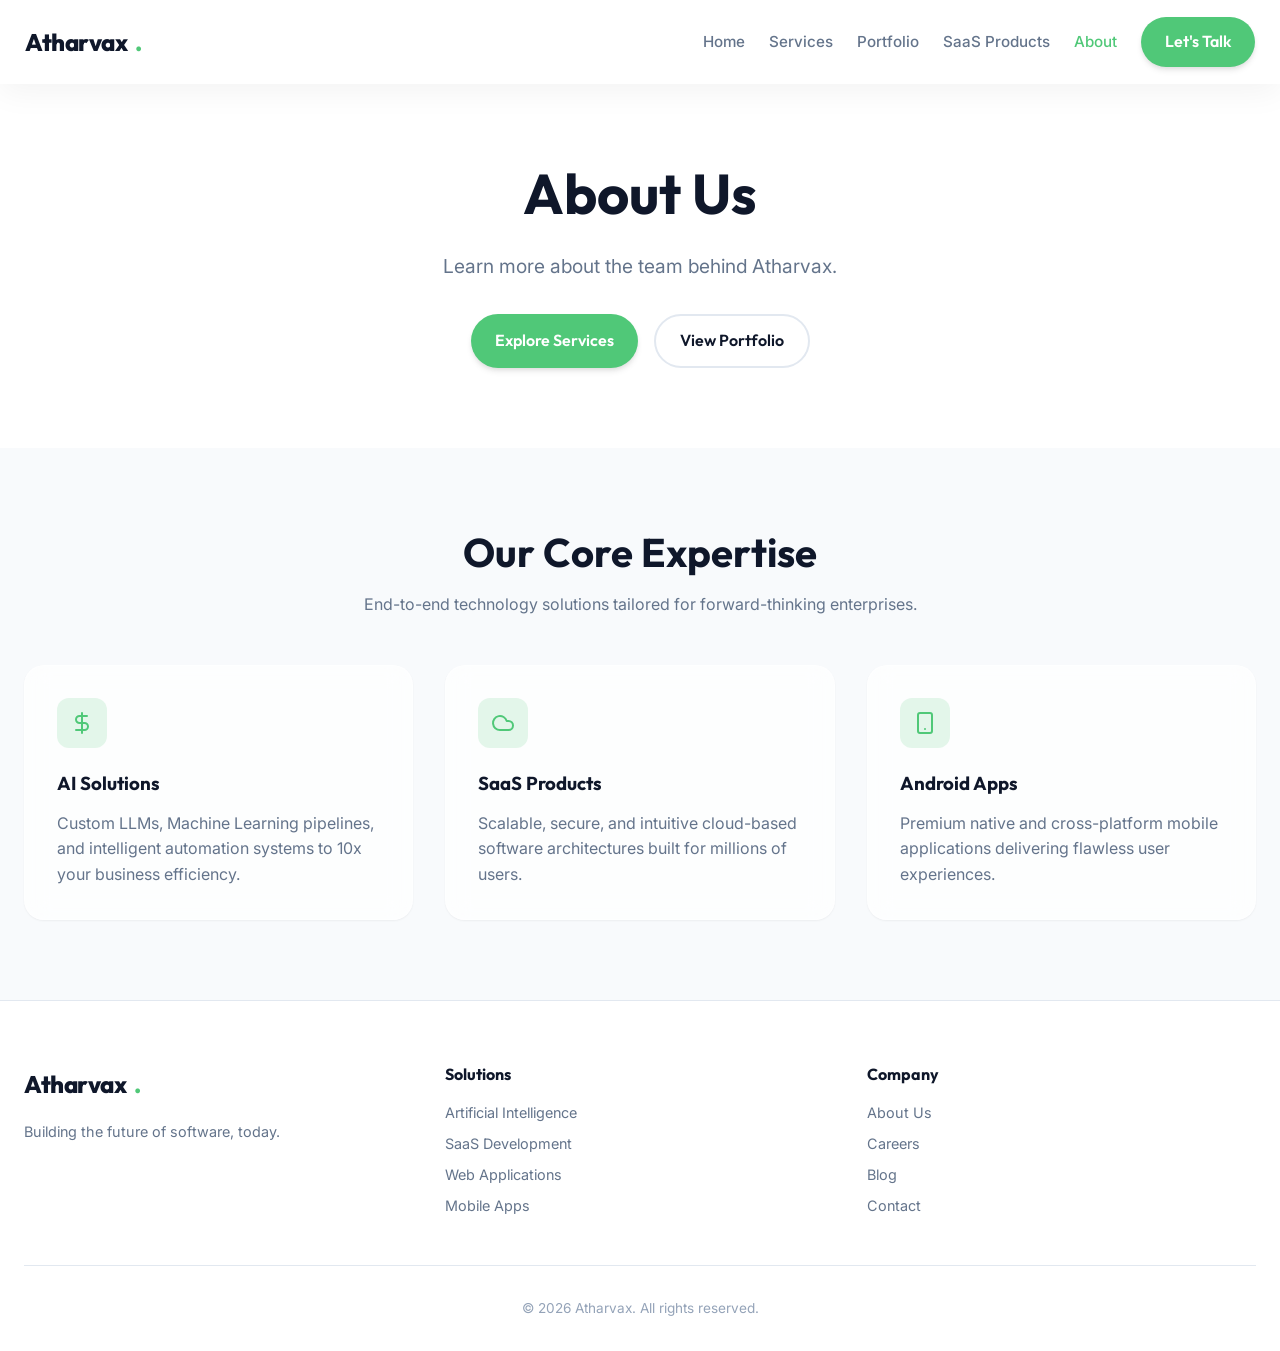
==== about.html @ e475c0fe "Add files via upload" ====
<!DOCTYPE html>
<html lang="en">
<head>
    <meta charset="UTF-8">
    <meta name="viewport" content="width=device-width, initial-scale=1.0">
    <title>About Us | Atharvax</title>
    <meta name="description" content="Atharvax is a leading technology company specializing in AI, SaaS Products, Web Development, and Enterprise Software solutions.">
    <meta name="theme-color" content="#50C878">
    <link rel="stylesheet" href="/css/variables.css">
    <link rel="stylesheet" href="/css/main.css">
    <link rel="manifest" href="/manifest.json">
</head>
<body>
    <div class="main-wrapper">
        <!-- Navigation -->
        <nav class="navbar glass" id="navbar">
            <div class="container nav-container">
                <a href="/" class="logo">
                    Atharvax<span class="logo-dot">.</span>
                </a>
                <ul class="nav-links">
                    <li><a href="/" class="nav-item">Home</a></li>
                    <li><a href="/services" class="nav-item">Services</a></li>
                    <li><a href="/portfolio" class="nav-item">Portfolio</a></li>
                    <li><a href="/products" class="nav-item">SaaS Products</a></li>
                    <li><a href="/about" class="nav-item active">About</a></li>
                    <li><a href="/contact" class="btn btn-primary">Let's Talk</a></li>
                </ul>
            </div>
        </nav>

        <!-- Main Content -->
        <main class="main-content">
            <!-- Hero Section -->
            <section class="section">
                <div class="container text-center animate-fade-in">
                    <h1 style="font-size: 3.5rem; margin-bottom: 1.5rem;">About Us</h1>
                    <p style="font-size: 1.2rem; color: var(--color-text-muted); max-width: 600px; margin: 0 auto 2rem;">Learn more about the team behind Atharvax.</p>
                    <div style="display: flex; gap: 1rem; justify-content: center;">
                        <a href="/services" class="btn btn-primary">Explore Services</a>
                        <a href="/portfolio" class="btn btn-outline">View Portfolio</a>
                    </div>
                </div>
            </section>

            <!-- Features Section -->
            <section class="section bg-alt">
                <div class="container">
                    <div class="text-center" style="margin-bottom: 3rem;">
                        <h2 style="font-size: 2.5rem;">Our Core Expertise</h2>
                        <p style="color: var(--color-text-muted);">End-to-end technology solutions tailored for forward-thinking enterprises.</p>
                    </div>
                    
                    <div style="display: grid; grid-template-columns: repeat(auto-fit, minmax(300px, 1fr)); gap: 2rem;">
                        <!-- AI Card -->
                        <div class="glass-card">
                            <div style="width: 50px; height: 50px; background: var(--color-primary-alpha); border-radius: 12px; display: flex; align-items: center; justify-content: center; margin-bottom: 1.5rem; color: var(--color-primary);">
                                <svg xmlns="http://www.w3.org/2000/svg" width="24" height="24" viewBox="0 0 24 24" fill="none" stroke="currentColor" stroke-width="2" stroke-linecap="round" stroke-linejoin="round"><path d="M12 2v20M17 5H9.5a3.5 3.5 0 0 0 0 7h5a3.5 3.5 0 0 1 0 7H6"/></svg>
                            </div>
                            <h3>AI Solutions</h3>
                            <p style="color: var(--color-text-muted);">Custom LLMs, Machine Learning pipelines, and intelligent automation systems to 10x your business efficiency.</p>
                        </div>

                        <!-- SaaS Card -->
                        <div class="glass-card">
                            <div style="width: 50px; height: 50px; background: var(--color-primary-alpha); border-radius: 12px; display: flex; align-items: center; justify-content: center; margin-bottom: 1.5rem; color: var(--color-primary);">
                                <svg xmlns="http://www.w3.org/2000/svg" width="24" height="24" viewBox="0 0 24 24" fill="none" stroke="currentColor" stroke-width="2" stroke-linecap="round" stroke-linejoin="round"><path d="M17.5 19H9a7 7 0 1 1 6.71-9h1.79a4.5 4.5 0 1 1 0 9Z"/></svg>
                            </div>
                            <h3>SaaS Products</h3>
                            <p style="color: var(--color-text-muted);">Scalable, secure, and intuitive cloud-based software architectures built for millions of users.</p>
                        </div>

                        <!-- Mobile Card -->
                        <div class="glass-card">
                            <div style="width: 50px; height: 50px; background: var(--color-primary-alpha); border-radius: 12px; display: flex; align-items: center; justify-content: center; margin-bottom: 1.5rem; color: var(--color-primary);">
                                <svg xmlns="http://www.w3.org/2000/svg" width="24" height="24" viewBox="0 0 24 24" fill="none" stroke="currentColor" stroke-width="2" stroke-linecap="round" stroke-linejoin="round"><rect width="14" height="20" x="5" y="2" rx="2" ry="2"/><path d="M12 18h.01"/></svg>
                            </div>
                            <h3>Android Apps</h3>
                            <p style="color: var(--color-text-muted);">Premium native and cross-platform mobile applications delivering flawless user experiences.</p>
                        </div>
                    </div>
                </div>
            </section>
        </main>

        <!-- Footer -->
        <footer style="background: var(--color-bg); padding: 4rem 0 2rem; border-top: 1px solid var(--color-border);">
            <div class="container">
                <div style="display: grid; grid-template-columns: repeat(auto-fit, minmax(200px, 1fr)); gap: 2rem; margin-bottom: 3rem;">
                    <div>
                        <a href="/" class="logo" style="margin-bottom: 1rem;">Atharvax<span class="logo-dot">.</span></a>
                        <p style="color: var(--color-text-muted); font-size: 0.9rem;">Building the future of software, today.</p>
                    </div>
                    <div>
                        <h4 style="margin-bottom: 1rem;">Solutions</h4>
                        <ul style="display: flex; flex-direction: column; gap: 0.5rem; color: var(--color-text-muted); font-size: 0.9rem;">
                            <li><a href="/services/ai">Artificial Intelligence</a></li>
                            <li><a href="/services/saas">SaaS Development</a></li>
                            <li><a href="/services/web">Web Applications</a></li>
                            <li><a href="/services/mobile">Mobile Apps</a></li>
                        </ul>
                    </div>
                    <div>
                        <h4 style="margin-bottom: 1rem;">Company</h4>
                        <ul style="display: flex; flex-direction: column; gap: 0.5rem; color: var(--color-text-muted); font-size: 0.9rem;">
                            <li><a href="/about">About Us</a></li>
                            <li><a href="/careers">Careers</a></li>
                            <li><a href="/blog">Blog</a></li>
                            <li><a href="/contact">Contact</a></li>
                        </ul>
                    </div>
                </div>
                <div style="text-align: center; color: var(--color-text-light); font-size: 0.85rem; border-top: 1px solid var(--color-border); padding-top: 2rem;">
                    &copy; 2026 Atharvax. All rights reserved.
                </div>
            </div>
        </footer>
    </div>
    <script src="/js/app.js"></script>
</body>
</html>
---- css/variables.css ----
@import url('https://fonts.googleapis.com/css2?family=Inter:wght@300;400;500;600;700;800&family=Outfit:wght@300;400;500;600;700;800&display=swap');

:root {
  /* Core Colors */
  --color-primary: #50C878; /* Parrot Green */
  --color-primary-dark: #3eb565;
  --color-primary-light: #6de596;
  --color-primary-alpha: rgba(80, 200, 120, 0.15);
  
  --color-bg: #ffffff;
  --color-bg-alt: #f8fafc; /* Very light gray for sections */
  
  --color-text: #0f172a; /* Slate 900 for high contrast readability */
  --color-text-muted: #64748b; /* Slate 500 for secondary text */
  --color-text-light: #94a3b8;
  
  /* Borders and Glass */
  --color-border: #e2e8f0;
  --glass-bg: rgba(255, 255, 255, 0.7);
  --glass-border: rgba(255, 255, 255, 0.5);
  --glass-shadow: 0 8px 32px 0 rgba(0, 0, 0, 0.05);
  
  /* Typography */
  --font-heading: 'Outfit', sans-serif;
  --font-body: 'Inter', sans-serif;
  
  /* Spacing */
  --space-xs: 0.25rem;
  --space-sm: 0.5rem;
  --space-md: 1rem;
  --space-lg: 1.5rem;
  --space-xl: 2rem;
  --space-2xl: 3rem;
  --space-3xl: 5rem;
  
  /* Border Radius */
  --radius-sm: 8px;
  --radius-md: 12px;
  --radius-lg: 20px;
  --radius-xl: 30px;
  --radius-full: 9999px;
  
  /* Transitions */
  --transition-fast: 0.2s ease;
  --transition-smooth: 0.4s cubic-bezier(0.16, 1, 0.3, 1);
  
  /* Shadows */
  --shadow-sm: 0 1px 2px 0 rgba(0, 0, 0, 0.05);
  --shadow-md: 0 4px 6px -1px rgba(0, 0, 0, 0.1), 0 2px 4px -1px rgba(0, 0, 0, 0.06);
  --shadow-lg: 0 10px 15px -3px rgba(0, 0, 0, 0.1), 0 4px 6px -2px rgba(0, 0, 0, 0.05);
  --shadow-green: 0 10px 25px -5px rgba(80, 200, 120, 0.4);
}

/* Dark Mode Overrides (Optional / Future Support) */
[data-theme="dark"] {
  --color-bg: #0f172a;
  --color-bg-alt: #1e293b;
  --color-text: #f8fafc;
  --color-text-muted: #94a3b8;
  --color-border: #334155;
  --glass-bg: rgba(15, 23, 42, 0.7);
  --glass-border: rgba(255, 255, 255, 0.1);
  --glass-shadow: 0 8px 32px 0 rgba(0, 0, 0, 0.3);
}
---- css/main.css ----
/* Reset & Base Styles */
* {
  margin: 0;
  padding: 0;
  box-sizing: border-box;
}

html {
  scroll-behavior: smooth;
  font-size: 16px;
}

body {
  font-family: var(--font-body);
  background-color: var(--color-bg);
  color: var(--color-text);
  line-height: 1.6;
  overflow-x: hidden;
  -webkit-font-smoothing: antialiased;
}

h1, h2, h3, h4, h5, h6 {
  font-family: var(--font-heading);
  font-weight: 700;
  line-height: 1.2;
  color: var(--color-text);
  margin-bottom: var(--space-md);
}

a {
  text-decoration: none;
  color: inherit;
  transition: color var(--transition-fast);
}

ul {
  list-style: none;
}

img {
  max-width: 100%;
  height: auto;
  display: block;
}

/* Container */
.container {
  width: 100%;
  max-width: 1280px;
  margin: 0 auto;
  padding: 0 var(--space-lg);
}

/* Glassmorphism Utilities */
.glass {
  background: var(--glass-bg);
  backdrop-filter: blur(12px);
  -webkit-backdrop-filter: blur(12px);
  border: 1px solid var(--glass-border);
  box-shadow: var(--glass-shadow);
}

.glass-card {
  background: var(--glass-bg);
  backdrop-filter: blur(12px);
  -webkit-backdrop-filter: blur(12px);
  border: 1px solid var(--glass-border);
  border-radius: var(--radius-lg);
  padding: var(--space-xl);
  box-shadow: var(--shadow-sm);
  transition: transform var(--transition-smooth), box-shadow var(--transition-smooth);
}

.glass-card:hover {
  transform: translateY(-5px);
  box-shadow: var(--shadow-lg);
}

/* Buttons */
.btn {
  display: inline-flex;
  align-items: center;
  justify-content: center;
  padding: 0.75rem 1.5rem;
  border-radius: var(--radius-full);
  font-family: var(--font-heading);
  font-weight: 600;
  font-size: 1rem;
  cursor: pointer;
  transition: all var(--transition-fast);
  border: none;
  gap: 0.5rem;
}

.btn-primary {
  background-color: var(--color-primary);
  color: #ffffff;
  box-shadow: var(--shadow-md);
}

.btn-primary:hover {
  background-color: var(--color-primary-dark);
  box-shadow: var(--shadow-green);
  transform: translateY(-2px);
}

.btn-outline {
  background-color: transparent;
  color: var(--color-text);
  border: 2px solid var(--color-border);
}

.btn-outline:hover {
  border-color: var(--color-primary);
  color: var(--color-primary);
}

/* Layout Utilities */
.section {
  padding: var(--space-3xl) 0;
}

.bg-alt {
  background-color: var(--color-bg-alt);
}

.text-center {
  text-align: center;
}

/* Dynamic Navbar */
.navbar {
  position: fixed;
  top: 0;
  left: 0;
  width: 100%;
  z-index: 1000;
  padding: var(--space-md) 0;
  transition: all var(--transition-smooth);
}

.navbar.scrolled {
  padding: var(--space-sm) 0;
  background: var(--glass-bg);
  backdrop-filter: blur(12px);
  border-bottom: 1px solid var(--glass-border);
  box-shadow: var(--glass-shadow);
}

.nav-container {
  display: flex;
  justify-content: space-between;
  align-items: center;
}

.logo {
  font-family: var(--font-heading);
  font-size: 1.5rem;
  font-weight: 800;
  letter-spacing: -0.5px;
  color: var(--color-text);
  display: flex;
  align-items: center;
  gap: 0.5rem;
}

.logo-dot {
  color: var(--color-primary);
}

.nav-links {
  display: flex;
  gap: var(--space-lg);
  align-items: center;
}

.nav-item {
  font-weight: 500;
  font-size: 0.95rem;
  color: var(--color-text-muted);
}

.nav-item:hover, .nav-item.active {
  color: var(--color-primary);
}

/* Animations */
@keyframes fadeIn {
  from { opacity: 0; transform: translateY(20px); }
  to { opacity: 1; transform: translateY(0); }
}

.animate-fade-in {
  animation: fadeIn 0.8s cubic-bezier(0.16, 1, 0.3, 1) forwards;
}

/* Hide content dynamically managed by JS routing */
.page-content {
  display: none;
  animation: fadeIn 0.5s ease;
}

.page-content.active {
  display: block;
}

/* Main Wrapper to push footer down */
.main-wrapper {
  min-height: 100vh;
  display: flex;
  flex-direction: column;
}

.main-content {
  flex: 1;
  padding-top: 80px; /* Space for fixed navbar */
}
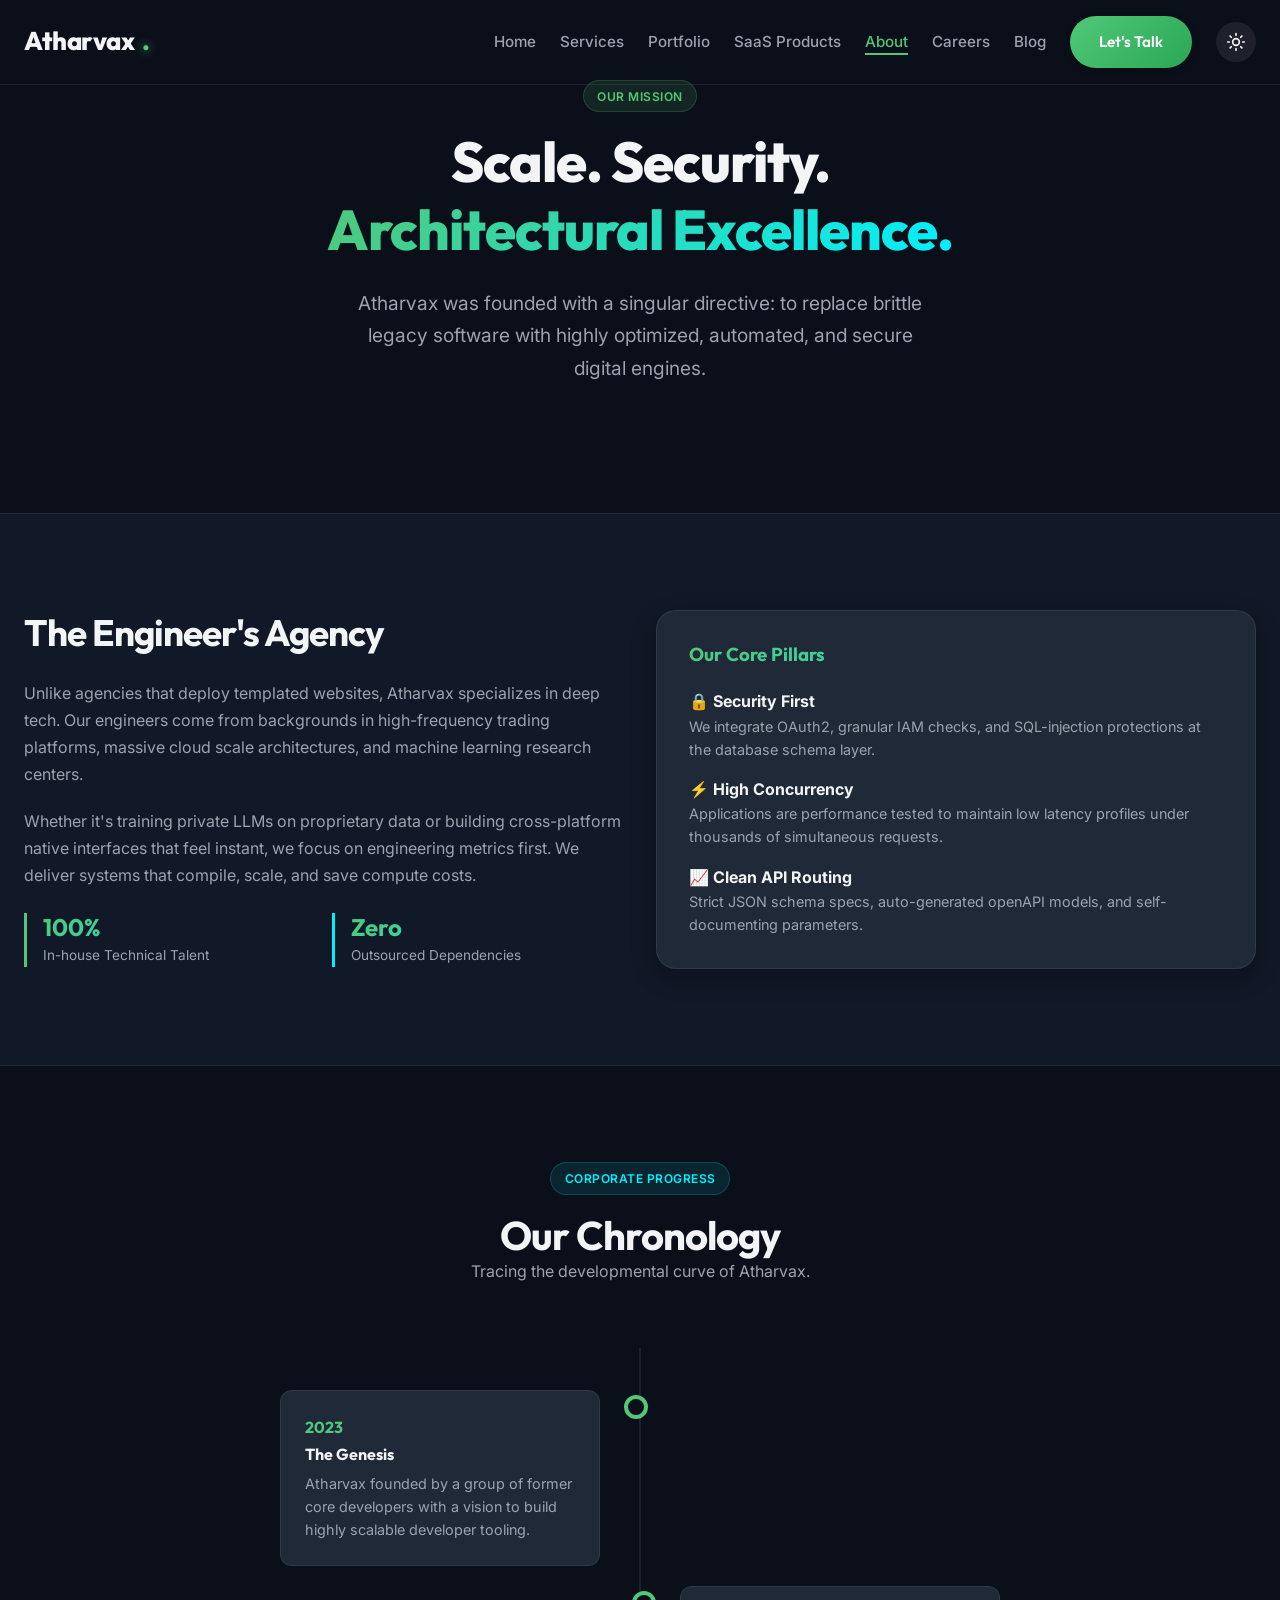
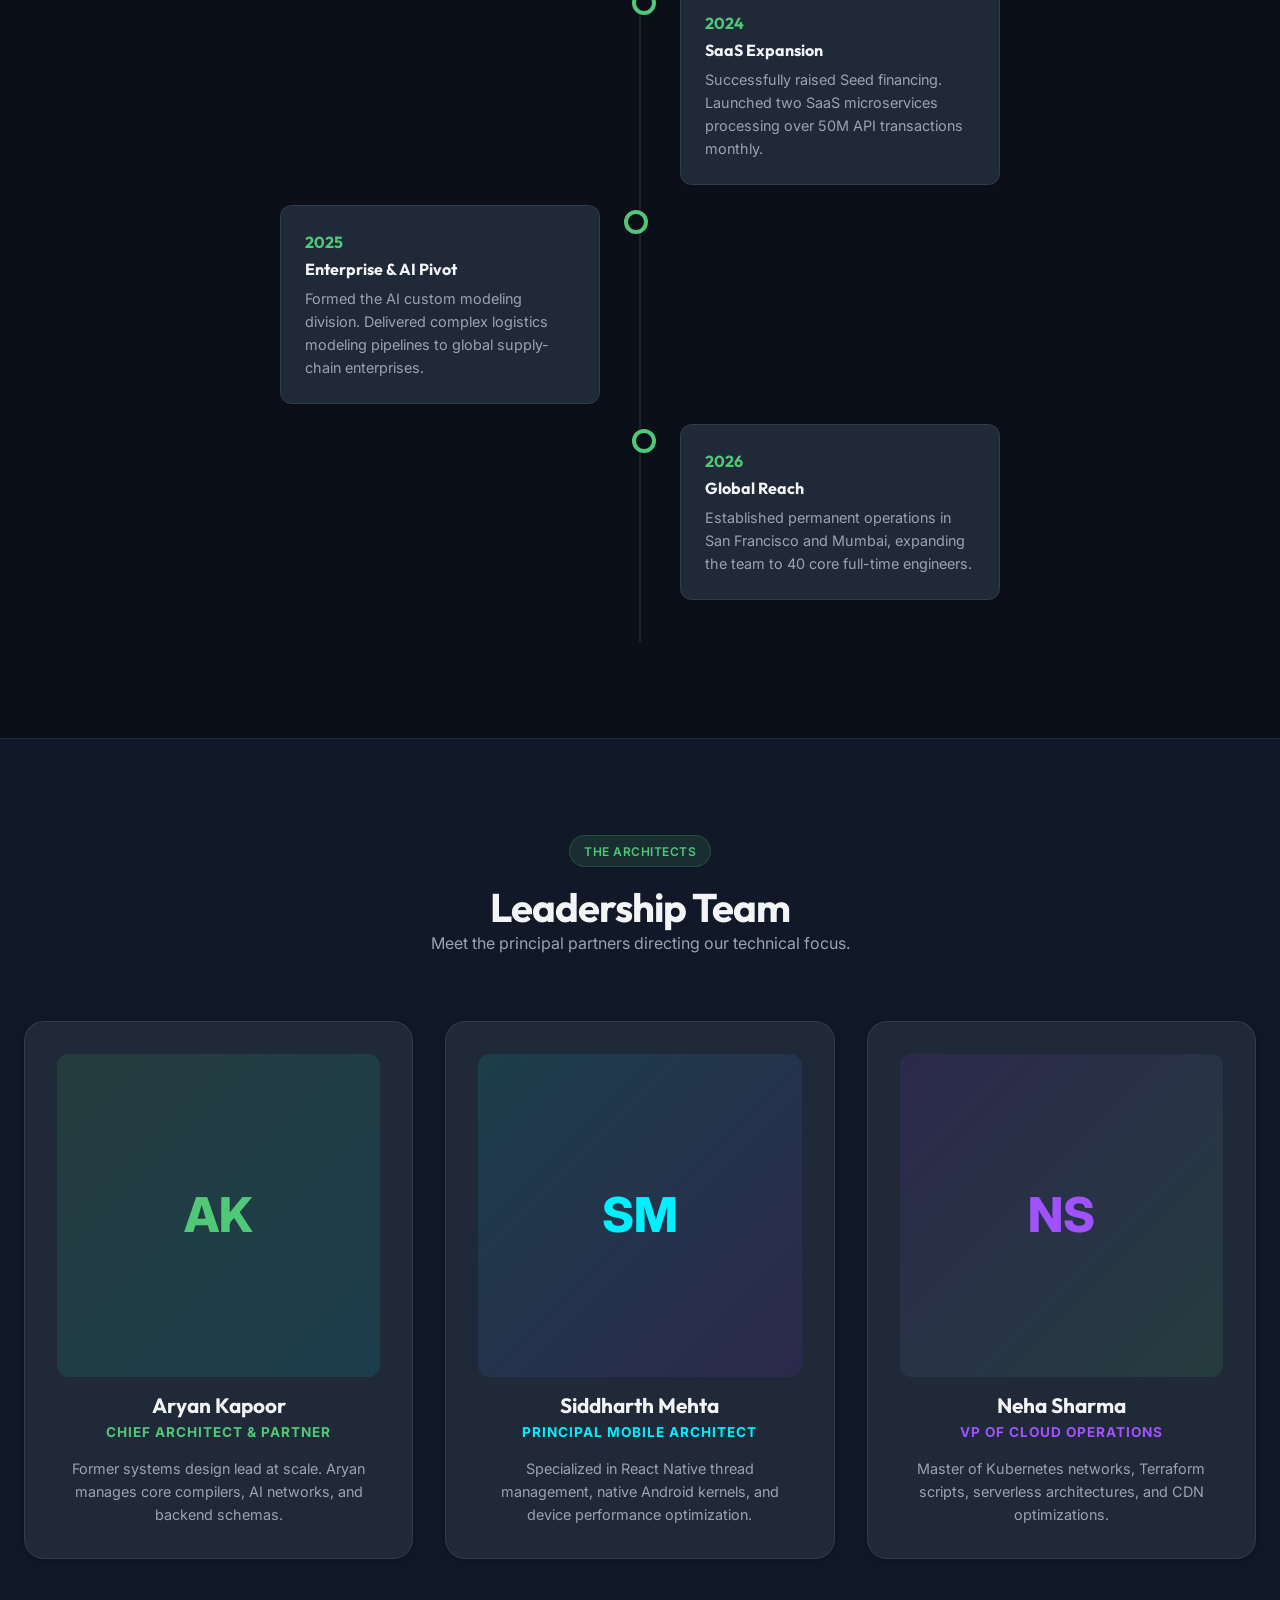
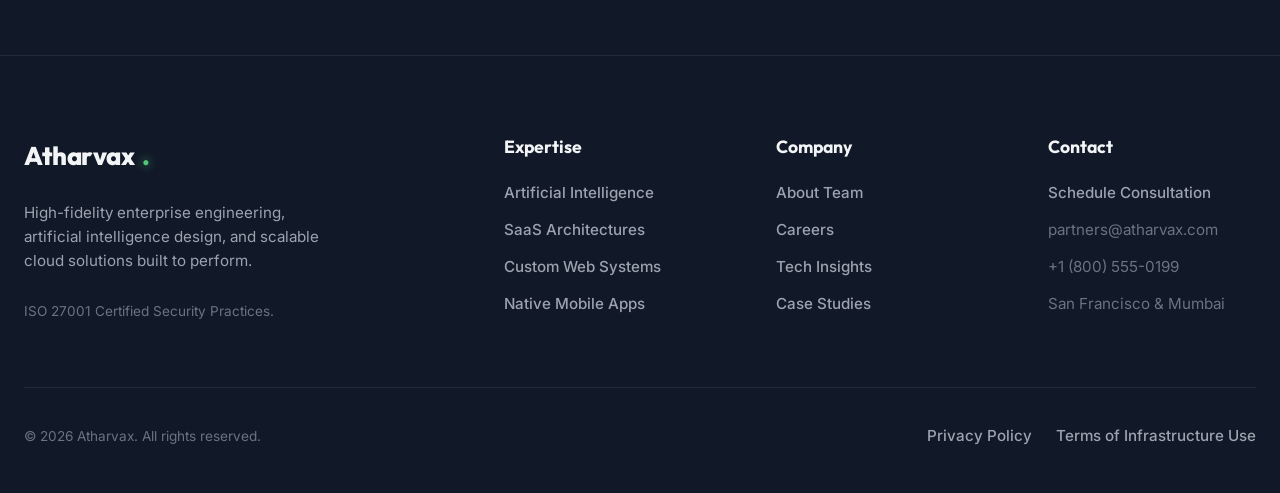
==== commit 24c13a43: "Add files via upload" ====
--- a/about.html
+++ b/about.html
@@ -1,121 +1,240 @@
-<!DOCTYPE html>
-<html lang="en">
-<head>
-    <meta charset="UTF-8">
-    <meta name="viewport" content="width=device-width, initial-scale=1.0">
-    <title>About Us | Atharvax</title>
-    <meta name="description" content="Atharvax is a leading technology company specializing in AI, SaaS Products, Web Development, and Enterprise Software solutions.">
-    <meta name="theme-color" content="#50C878">
-    <link rel="stylesheet" href="/css/variables.css">
-    <link rel="stylesheet" href="/css/main.css">
-    <link rel="manifest" href="/manifest.json">
-</head>
-<body>
-    <div class="main-wrapper">
-        <!-- Navigation -->
-        <nav class="navbar glass" id="navbar">
-            <div class="container nav-container">
-                <a href="/" class="logo">
-                    Atharvax<span class="logo-dot">.</span>
-                </a>
-                <ul class="nav-links">
-                    <li><a href="/" class="nav-item">Home</a></li>
-                    <li><a href="/services" class="nav-item">Services</a></li>
-                    <li><a href="/portfolio" class="nav-item">Portfolio</a></li>
-                    <li><a href="/products" class="nav-item">SaaS Products</a></li>
-                    <li><a href="/about" class="nav-item active">About</a></li>
-                    <li><a href="/contact" class="btn btn-primary">Let's Talk</a></li>
-                </ul>
-            </div>
-        </nav>
-
-        <!-- Main Content -->
-        <main class="main-content">
-            <!-- Hero Section -->
-            <section class="section">
-                <div class="container text-center animate-fade-in">
-                    <h1 style="font-size: 3.5rem; margin-bottom: 1.5rem;">About Us</h1>
-                    <p style="font-size: 1.2rem; color: var(--color-text-muted); max-width: 600px; margin: 0 auto 2rem;">Learn more about the team behind Atharvax.</p>
-                    <div style="display: flex; gap: 1rem; justify-content: center;">
-                        <a href="/services" class="btn btn-primary">Explore Services</a>
-                        <a href="/portfolio" class="btn btn-outline">View Portfolio</a>
-                    </div>
-                </div>
-            </section>
-
-            <!-- Features Section -->
-            <section class="section bg-alt">
-                <div class="container">
-                    <div class="text-center" style="margin-bottom: 3rem;">
-                        <h2 style="font-size: 2.5rem;">Our Core Expertise</h2>
-                        <p style="color: var(--color-text-muted);">End-to-end technology solutions tailored for forward-thinking enterprises.</p>
-                    </div>
-                    
-                    <div style="display: grid; grid-template-columns: repeat(auto-fit, minmax(300px, 1fr)); gap: 2rem;">
-                        <!-- AI Card -->
-                        <div class="glass-card">
-                            <div style="width: 50px; height: 50px; background: var(--color-primary-alpha); border-radius: 12px; display: flex; align-items: center; justify-content: center; margin-bottom: 1.5rem; color: var(--color-primary);">
-                                <svg xmlns="http://www.w3.org/2000/svg" width="24" height="24" viewBox="0 0 24 24" fill="none" stroke="currentColor" stroke-width="2" stroke-linecap="round" stroke-linejoin="round"><path d="M12 2v20M17 5H9.5a3.5 3.5 0 0 0 0 7h5a3.5 3.5 0 0 1 0 7H6"/></svg>
-                            </div>
-                            <h3>AI Solutions</h3>
-                            <p style="color: var(--color-text-muted);">Custom LLMs, Machine Learning pipelines, and intelligent automation systems to 10x your business efficiency.</p>
-                        </div>
-
-                        <!-- SaaS Card -->
-                        <div class="glass-card">
-                            <div style="width: 50px; height: 50px; background: var(--color-primary-alpha); border-radius: 12px; display: flex; align-items: center; justify-content: center; margin-bottom: 1.5rem; color: var(--color-primary);">
-                                <svg xmlns="http://www.w3.org/2000/svg" width="24" height="24" viewBox="0 0 24 24" fill="none" stroke="currentColor" stroke-width="2" stroke-linecap="round" stroke-linejoin="round"><path d="M17.5 19H9a7 7 0 1 1 6.71-9h1.79a4.5 4.5 0 1 1 0 9Z"/></svg>
-                            </div>
-                            <h3>SaaS Products</h3>
-                            <p style="color: var(--color-text-muted);">Scalable, secure, and intuitive cloud-based software architectures built for millions of users.</p>
-                        </div>
-
-                        <!-- Mobile Card -->
-                        <div class="glass-card">
-                            <div style="width: 50px; height: 50px; background: var(--color-primary-alpha); border-radius: 12px; display: flex; align-items: center; justify-content: center; margin-bottom: 1.5rem; color: var(--color-primary);">
-                                <svg xmlns="http://www.w3.org/2000/svg" width="24" height="24" viewBox="0 0 24 24" fill="none" stroke="currentColor" stroke-width="2" stroke-linecap="round" stroke-linejoin="round"><rect width="14" height="20" x="5" y="2" rx="2" ry="2"/><path d="M12 18h.01"/></svg>
-                            </div>
-                            <h3>Android Apps</h3>
-                            <p style="color: var(--color-text-muted);">Premium native and cross-platform mobile applications delivering flawless user experiences.</p>
-                        </div>
-                    </div>
-                </div>
-            </section>
-        </main>
-
-        <!-- Footer -->
-        <footer style="background: var(--color-bg); padding: 4rem 0 2rem; border-top: 1px solid var(--color-border);">
-            <div class="container">
-                <div style="display: grid; grid-template-columns: repeat(auto-fit, minmax(200px, 1fr)); gap: 2rem; margin-bottom: 3rem;">
-                    <div>
-                        <a href="/" class="logo" style="margin-bottom: 1rem;">Atharvax<span class="logo-dot">.</span></a>
-                        <p style="color: var(--color-text-muted); font-size: 0.9rem;">Building the future of software, today.</p>
-                    </div>
-                    <div>
-                        <h4 style="margin-bottom: 1rem;">Solutions</h4>
-                        <ul style="display: flex; flex-direction: column; gap: 0.5rem; color: var(--color-text-muted); font-size: 0.9rem;">
-                            <li><a href="/services/ai">Artificial Intelligence</a></li>
-                            <li><a href="/services/saas">SaaS Development</a></li>
-                            <li><a href="/services/web">Web Applications</a></li>
-                            <li><a href="/services/mobile">Mobile Apps</a></li>
-                        </ul>
-                    </div>
-                    <div>
-                        <h4 style="margin-bottom: 1rem;">Company</h4>
-                        <ul style="display: flex; flex-direction: column; gap: 0.5rem; color: var(--color-text-muted); font-size: 0.9rem;">
-                            <li><a href="/about">About Us</a></li>
-                            <li><a href="/careers">Careers</a></li>
-                            <li><a href="/blog">Blog</a></li>
-                            <li><a href="/contact">Contact</a></li>
-                        </ul>
-                    </div>
-                </div>
-                <div style="text-align: center; color: var(--color-text-light); font-size: 0.85rem; border-top: 1px solid var(--color-border); padding-top: 2rem;">
-                    &copy; 2026 Atharvax. All rights reserved.
-                </div>
-            </div>
-        </footer>
-    </div>
-    <script src="/js/app.js"></script>
-</body>
-</html>
+<!DOCTYPE html>
+<html lang="en">
+<head>
+    <meta charset="UTF-8">
+    <meta name="viewport" content="width=device-width, initial-scale=1.0">
+    <title>About Us | Atharvax</title>
+    <meta name="description" content="Meet the specialized engineers, AI developers, and architects behind Atharvax. Learn about our tech values and milestones.">
+    <meta name="theme-color" content="#50C878">
+    <link rel="stylesheet" href="/css/variables.css">
+    <link rel="stylesheet" href="/css/main.css">
+    <link rel="manifest" href="/manifest.json">
+</head>
+<body>
+    <div class="main-wrapper">
+        <!-- Navigation -->
+        <nav class="navbar scrolled" id="navbar">
+            <div class="container nav-container">
+                <a href="/" class="logo">
+                    Atharvax<span class="logo-dot">.</span>
+                </a>
+                <ul class="nav-links">
+                    <li><a href="/" class="nav-item">Home</a></li>
+                    <li><a href="/services" class="nav-item">Services</a></li>
+                    <li><a href="/portfolio" class="nav-item">Portfolio</a></li>
+                    <li><a href="/products" class="nav-item">SaaS Products</a></li>
+                    <li><a href="/about" class="nav-item active">About</a></li>
+                    <li><a href="/careers" class="nav-item">Careers</a></li>
+                    <li><a href="/blog" class="nav-item">Blog</a></li>
+                    <li><a href="/contact" class="btn btn-primary">Let's Talk</a></li>
+                </ul>
+            </div>
+        </nav>
+
+        <!-- Main Content -->
+        <main class="main-content">
+            <!-- Hero Section -->
+            <section class="section" style="padding-top: 5rem;">
+                <div class="container text-center animate-fade-in">
+                    <span class="badge badge-primary">Our Mission</span>
+                    <h1 style="font-size: 3.5rem; font-weight: 800; letter-spacing: -1px; margin-bottom: 1.5rem;">
+                        Scale. Security. <br>
+                        <span class="text-gradient">Architectural Excellence.</span>
+                    </h1>
+                    <p style="font-size: 1.2rem; color: var(--color-text-muted); max-width: 600px; margin: 0 auto 2rem; line-height: 1.7;">
+                        Atharvax was founded with a singular directive: to replace brittle legacy software with highly optimized, automated, and secure digital engines.
+                    </p>
+                </div>
+            </section>
+
+            <!-- Company Narrative -->
+            <section class="section bg-alt" style="border-top: 1px solid var(--color-border); border-bottom: 1px solid var(--color-border);">
+                <div class="container">
+                    <div class="grid-2" style="align-items: center;">
+                        <div>
+                            <h2 style="font-size: 2.3rem; margin-bottom: 1.5rem; letter-spacing: -1px;">The Engineer's Agency</h2>
+                            <p style="color: var(--color-text-muted); margin-bottom: 1.2rem; line-height: 1.7;">
+                                Unlike agencies that deploy templated websites, Atharvax specializes in deep tech. Our engineers come from backgrounds in high-frequency trading platforms, massive cloud scale architectures, and machine learning research centers.
+                            </p>
+                            <p style="color: var(--color-text-muted); margin-bottom: 1.5rem; line-height: 1.7;">
+                                Whether it's training private LLMs on proprietary data or building cross-platform native interfaces that feel instant, we focus on engineering metrics first. We deliver systems that compile, scale, and save compute costs.
+                            </p>
+                            <div style="display: grid; grid-template-columns: 1fr 1fr; gap: 1rem;">
+                                <div style="border-left: 3px solid var(--color-primary); padding-left: 1rem;">
+                                    <h4 style="font-size: 1.5rem;" class="text-gradient">100%</h4>
+                                    <span style="font-size: 0.85rem; color: var(--color-text-muted);">In-house Technical Talent</span>
+                                </div>
+                                <div style="border-left: 3px solid var(--color-secondary); padding-left: 1rem;">
+                                    <h4 style="font-size: 1.5rem;" class="text-gradient">Zero</h4>
+                                    <span style="font-size: 0.85rem; color: var(--color-text-muted);">Outsourced Dependencies</span>
+                                </div>
+                            </div>
+                        </div>
+                        <div style="background: var(--color-bg-card); border: 1px solid var(--color-border); border-radius: var(--radius-lg); padding: var(--space-xl); box-shadow: var(--shadow-md);">
+                            <h3 style="margin-bottom: 1.5rem;" class="text-gradient">Our Core Pillars</h3>
+                            <ul style="display: flex; flex-direction: column; gap: var(--space-md);">
+                                <li>
+                                    <strong>🔒 Security First</strong>
+                                    <p style="font-size: 0.9rem; color: var(--color-text-muted);">We integrate OAuth2, granular IAM checks, and SQL-injection protections at the database schema layer.</p>
+                                </li>
+                                <li>
+                                    <strong>⚡ High Concurrency</strong>
+                                    <p style="font-size: 0.9rem; color: var(--color-text-muted);">Applications are performance tested to maintain low latency profiles under thousands of simultaneous requests.</p>
+                                </li>
+                                <li>
+                                    <strong>📈 Clean API Routing</strong>
+                                    <p style="font-size: 0.9rem; color: var(--color-text-muted);">Strict JSON schema specs, auto-generated openAPI models, and self-documenting parameters.</p>
+                                </li>
+                            </ul>
+                        </div>
+                    </div>
+                </div>
+            </section>
+
+            <!-- Milestones Timeline -->
+            <section class="section">
+                <div class="container">
+                    <div class="text-center" style="margin-bottom: 4rem;">
+                        <span class="badge badge-secondary">Corporate Progress</span>
+                        <h2 style="font-size: 2.5rem; letter-spacing: -1px;">Our Chronology</h2>
+                        <p style="color: var(--color-text-muted);">Tracing the developmental curve of Atharvax.</p>
+                    </div>
+
+                    <div class="timeline">
+                        <div class="timeline-item left">
+                            <div class="timeline-content">
+                                <div class="timeline-date">2023</div>
+                                <h4 style="margin-bottom: 0.5rem;">The Genesis</h4>
+                                <p style="font-size: 0.9rem; color: var(--color-text-muted);">Atharvax founded by a group of former core developers with a vision to build highly scalable developer tooling.</p>
+                            </div>
+                        </div>
+                        <div class="timeline-item right">
+                            <div class="timeline-content">
+                                <div class="timeline-date">2024</div>
+                                <h4 style="margin-bottom: 0.5rem;">SaaS Expansion</h4>
+                                <p style="font-size: 0.9rem; color: var(--color-text-muted);">Successfully raised Seed financing. Launched two SaaS microservices processing over 50M API transactions monthly.</p>
+                            </div>
+                        </div>
+                        <div class="timeline-item left">
+                            <div class="timeline-content">
+                                <div class="timeline-date">2025</div>
+                                <h4 style="margin-bottom: 0.5rem;">Enterprise & AI Pivot</h4>
+                                <p style="font-size: 0.9rem; color: var(--color-text-muted);">Formed the AI custom modeling division. Delivered complex logistics modeling pipelines to global supply-chain enterprises.</p>
+                            </div>
+                        </div>
+                        <div class="timeline-item right">
+                            <div class="timeline-content">
+                                <div class="timeline-date">2026</div>
+                                <h4 style="margin-bottom: 0.5rem;">Global Reach</h4>
+                                <p style="font-size: 0.9rem; color: var(--color-text-muted);">Established permanent operations in San Francisco and Mumbai, expanding the team to 40 core full-time engineers.</p>
+                            </div>
+                        </div>
+                    </div>
+                </div>
+            </section>
+
+            <!-- Team Section -->
+            <section class="section bg-alt" style="border-top: 1px solid var(--color-border);">
+                <div class="container">
+                    <div class="text-center" style="margin-bottom: 4rem;">
+                        <span class="badge badge-primary">The Architects</span>
+                        <h2 style="font-size: 2.5rem; letter-spacing: -1px;">Leadership Team</h2>
+                        <p style="color: var(--color-text-muted);">Meet the principal partners directing our technical focus.</p>
+                    </div>
+
+                    <div class="grid-3">
+                        <!-- Founder 1 -->
+                        <div class="team-card glass-card">
+                            <div class="team-img-wrapper" style="background: linear-gradient(135deg, var(--color-primary-alpha), var(--color-secondary-alpha)); display: flex; align-items: center; justify-content: center; color: var(--color-primary); font-size: 3rem; font-weight: 800;">
+                                AK
+                            </div>
+                            <h3 style="font-size: 1.3rem; margin-bottom: 0.25rem;">Aryan Kapoor</h3>
+                            <p style="font-size: 0.85rem; text-transform: uppercase; color: var(--color-primary); font-weight: 700; margin-bottom: 0.8rem; letter-spacing: 1px;">Chief Architect & Partner</p>
+                            <p style="font-size: 0.9rem; color: var(--color-text-muted); line-height: 1.6;">
+                                Former systems design lead at scale. Aryan manages core compilers, AI networks, and backend schemas.
+                            </p>
+                        </div>
+
+                        <!-- Founder 2 -->
+                        <div class="team-card glass-card">
+                            <div class="team-img-wrapper" style="background: linear-gradient(135deg, var(--color-secondary-alpha), rgba(138, 43, 226, 0.12)); display: flex; align-items: center; justify-content: center; color: var(--color-secondary); font-size: 3rem; font-weight: 800;">
+                                SM
+                            </div>
+                            <h3 style="font-size: 1.3rem; margin-bottom: 0.25rem;">Siddharth Mehta</h3>
+                            <p style="font-size: 0.85rem; text-transform: uppercase; color: var(--color-secondary); font-weight: 700; margin-bottom: 0.8rem; letter-spacing: 1px;">Principal Mobile Architect</p>
+                            <p style="font-size: 0.9rem; color: var(--color-text-muted); line-height: 1.6;">
+                                Specialized in React Native thread management, native Android kernels, and device performance optimization.
+                            </p>
+                        </div>
+
+                        <!-- Founder 3 -->
+                        <div class="team-card glass-card">
+                            <div class="team-img-wrapper" style="background: linear-gradient(135deg, rgba(138, 43, 226, 0.12), var(--color-primary-alpha)); display: flex; align-items: center; justify-content: center; color: var(--color-accent-light); font-size: 3rem; font-weight: 800;">
+                                NS
+                            </div>
+                            <h3 style="font-size: 1.3rem; margin-bottom: 0.25rem;">Neha Sharma</h3>
+                            <p style="font-size: 0.85rem; text-transform: uppercase; color: var(--color-accent-light); font-weight: 700; margin-bottom: 0.8rem; letter-spacing: 1px;">Vp of Cloud Operations</p>
+                            <p style="font-size: 0.9rem; color: var(--color-text-muted); line-height: 1.6;">
+                                Master of Kubernetes networks, Terraform scripts, serverless architectures, and CDN optimizations.
+                            </p>
+                        </div>
+                    </div>
+                </div>
+            </section>
+        </main>
+
+        <!-- Footer -->
+        <footer style="background: var(--color-bg-alt); padding: 5rem 0 2.5rem; border-top: 1px solid var(--color-border);">
+            <div class="container">
+                <div style="display: grid; grid-template-columns: 2fr repeat(3, 1fr); gap: 4rem; margin-bottom: 4rem;">
+                    <div style="max-width: 320px;">
+                        <a href="/" class="logo" style="margin-bottom: 1.5rem;">Atharvax<span class="logo-dot">.</span></a>
+                        <p style="color: var(--color-text-muted); font-size: 0.95rem; margin-bottom: 1.5rem;">
+                            High-fidelity enterprise engineering, artificial intelligence design, and scalable cloud solutions built to perform.
+                        </p>
+                        <span style="font-size: 0.85rem; color: var(--color-text-light);">ISO 27001 Certified Security Practices.</span>
+                    </div>
+                    <div>
+                        <h4 style="margin-bottom: 1.5rem; font-size: 1.1rem;">Expertise</h4>
+                        <ul style="display: flex; flex-direction: column; gap: 0.8rem; color: var(--color-text-muted); font-size: 0.95rem;">
+                            <li><a href="/services/ai" class="nav-item">Artificial Intelligence</a></li>
+                            <li><a href="/services/saas" class="nav-item">SaaS Architectures</a></li>
+                            <li><a href="/services/web" class="nav-item">Custom Web Systems</a></li>
+                            <li><a href="/services/mobile" class="nav-item">Native Mobile Apps</a></li>
+                        </ul>
+                    </div>
+                    <div>
+                        <h4 style="margin-bottom: 1.5rem; font-size: 1.1rem;">Company</h4>
+                        <ul style="display: flex; flex-direction: column; gap: 0.8rem; color: var(--color-text-muted); font-size: 0.95rem;">
+                            <li><a href="/about" class="nav-item">About Team</a></li>
+                            <li><a href="/careers" class="nav-item">Careers</a></li>
+                            <li><a href="/blog" class="nav-item">Tech Insights</a></li>
+                            <li><a href="/portfolio" class="nav-item">Case Studies</a></li>
+                        </ul>
+                    </div>
+                    <div>
+                        <h4 style="margin-bottom: 1.5rem; font-size: 1.1rem;">Contact</h4>
+                        <ul style="display: flex; flex-direction: column; gap: 0.8rem; color: var(--color-text-muted); font-size: 0.95rem;">
+                            <li><a href="/contact" class="nav-item">Schedule Consultation</a></li>
+                            <li><span style="color: var(--color-text-light);">partners@atharvax.com</span></li>
+                            <li><span style="color: var(--color-text-light);">+1 (800) 555-0199</span></li>
+                            <li><span style="color: var(--color-text-light);">San Francisco & Mumbai</span></li>
+                        </ul>
+                    </div>
+                </div>
+                
+                <div style="display: flex; justify-content: space-between; align-items: center; border-top: 1px solid var(--color-border); padding-top: 2rem; color: var(--color-text-light); font-size: 0.85rem; flex-wrap: wrap; gap: var(--space-md);">
+                    <div>
+                        &copy; 2026 Atharvax. All rights reserved.
+                    </div>
+                    <div style="display: flex; gap: var(--space-lg);">
+                        <a href="/privacy" class="nav-item">Privacy Policy</a>
+                        <a href="/terms" class="nav-item">Terms of Infrastructure Use</a>
+                    </div>
+                </div>
+            </div>
+        </footer>
+    </div>
+    <script src="/js/app.js"></script>
+</body>
+</html>
--- a/css/variables.css
+++ b/css/variables.css
@@ -3,22 +3,30 @@
 :root {
   /* Core Colors */
   --color-primary: #50C878; /* Parrot Green */
-  --color-primary-dark: #3eb565;
-  --color-primary-light: #6de596;
-  --color-primary-alpha: rgba(80, 200, 120, 0.15);
+  --color-primary-dark: #2ba755;
+  --color-primary-light: #72e096;
+  --color-primary-alpha: rgba(80, 200, 120, 0.12);
   
-  --color-bg: #ffffff;
-  --color-bg-alt: #f8fafc; /* Very light gray for sections */
+  --color-secondary: #00F0FF; /* Electric Teal for gradients */
+  --color-secondary-dark: #00B4D8;
+  --color-secondary-alpha: rgba(0, 240, 255, 0.1);
   
-  --color-text: #0f172a; /* Slate 900 for high contrast readability */
-  --color-text-muted: #64748b; /* Slate 500 for secondary text */
-  --color-text-light: #94a3b8;
+  --color-accent: #8A2BE2; /* Indigo/Violet accent */
+  --color-accent-light: #A052FF;
+  
+  --color-bg: #0b0f19; /* High-end dark theme default */
+  --color-bg-alt: #111827; /* Darker slate for sections */
+  --color-bg-card: #1f2937;
+  
+  --color-text: #f3f4f6; /* Premium light grey text on dark background */
+  --color-text-muted: #9ca3af; 
+  --color-text-light: #6b7280;
   
   /* Borders and Glass */
-  --color-border: #e2e8f0;
-  --glass-bg: rgba(255, 255, 255, 0.7);
-  --glass-border: rgba(255, 255, 255, 0.5);
-  --glass-shadow: 0 8px 32px 0 rgba(0, 0, 0, 0.05);
+  --color-border: rgba(255, 255, 255, 0.08);
+  --glass-bg: rgba(17, 24, 39, 0.7);
+  --glass-border: rgba(255, 255, 255, 0.06);
+  --glass-shadow: 0 10px 40px 0 rgba(0, 0, 0, 0.4);
   
   /* Typography */
   --font-heading: 'Outfit', sans-serif;
@@ -30,35 +38,42 @@
   --space-md: 1rem;
   --space-lg: 1.5rem;
   --space-xl: 2rem;
-  --space-2xl: 3rem;
-  --space-3xl: 5rem;
+  --space-2xl: 3.5rem;
+  --space-3xl: 6rem;
   
   /* Border Radius */
   --radius-sm: 8px;
   --radius-md: 12px;
   --radius-lg: 20px;
-  --radius-xl: 30px;
+  --radius-xl: 32px;
   --radius-full: 9999px;
   
   /* Transitions */
-  --transition-fast: 0.2s ease;
-  --transition-smooth: 0.4s cubic-bezier(0.16, 1, 0.3, 1);
+  --transition-fast: 0.2s cubic-bezier(0.4, 0, 0.2, 1);
+  --transition-smooth: 0.5s cubic-bezier(0.16, 1, 0.3, 1);
   
   /* Shadows */
-  --shadow-sm: 0 1px 2px 0 rgba(0, 0, 0, 0.05);
-  --shadow-md: 0 4px 6px -1px rgba(0, 0, 0, 0.1), 0 2px 4px -1px rgba(0, 0, 0, 0.06);
-  --shadow-lg: 0 10px 15px -3px rgba(0, 0, 0, 0.1), 0 4px 6px -2px rgba(0, 0, 0, 0.05);
-  --shadow-green: 0 10px 25px -5px rgba(80, 200, 120, 0.4);
+  --shadow-sm: 0 2px 8px rgba(0, 0, 0, 0.2);
+  --shadow-md: 0 8px 24px rgba(0, 0, 0, 0.3);
+  --shadow-lg: 0 16px 48px rgba(0, 0, 0, 0.4);
+  --shadow-green: 0 0 30px rgba(80, 200, 120, 0.25);
+  --shadow-glow: 0 0 40px rgba(0, 240, 255, 0.15);
 }
 
-/* Dark Mode Overrides (Optional / Future Support) */
-[data-theme="dark"] {
-  --color-bg: #0f172a;
-  --color-bg-alt: #1e293b;
-  --color-text: #f8fafc;
-  --color-text-muted: #94a3b8;
-  --color-border: #334155;
-  --glass-bg: rgba(15, 23, 42, 0.7);
-  --glass-border: rgba(255, 255, 255, 0.1);
-  --glass-shadow: 0 8px 32px 0 rgba(0, 0, 0, 0.3);
+/* Light Theme Overrides */
+[data-theme="light"] {
+  --color-bg: #ffffff;
+  --color-bg-alt: #f8fafc;
+  --color-bg-card: #f1f5f9;
+  --color-text: #0f172a;
+  --color-text-muted: #475569;
+  --color-text-light: #94a3b8;
+  --color-border: rgba(15, 23, 42, 0.08);
+  --glass-bg: rgba(255, 255, 255, 0.75);
+  --glass-border: rgba(15, 23, 42, 0.06);
+  --glass-shadow: 0 10px 40px 0 rgba(0, 0, 0, 0.05);
+  --shadow-sm: 0 2px 8px rgba(0, 0, 0, 0.05);
+  --shadow-md: 0 8px 24px rgba(0, 0, 0, 0.05);
+  --shadow-lg: 0 16px 48px rgba(0, 0, 0, 0.08);
 }
+
--- a/css/main.css
+++ b/css/main.css
@@ -17,6 +17,7 @@
   line-height: 1.6;
   overflow-x: hidden;
   -webkit-font-smoothing: antialiased;
+  transition: background-color var(--transition-smooth), color var(--transition-smooth);
 }
 
 h1, h2, h3, h4, h5, h6 {
@@ -24,13 +25,12 @@
   font-weight: 700;
   line-height: 1.2;
   color: var(--color-text);
-  margin-bottom: var(--space-md);
 }
 
 a {
   text-decoration: none;
   color: inherit;
-  transition: color var(--transition-fast);
+  transition: color var(--transition-fast), transform var(--transition-fast);
 }
 
 ul {
@@ -41,6 +41,21 @@
   max-width: 100%;
   height: auto;
   display: block;
+}
+
+/* Gradients & Text effects */
+.text-gradient {
+  background: linear-gradient(135deg, var(--color-primary) 0%, var(--color-secondary) 100%);
+  -webkit-background-clip: text;
+  -webkit-text-fill-color: transparent;
+  background-clip: text;
+}
+
+.text-gradient-purple {
+  background: linear-gradient(135deg, var(--color-secondary) 0%, var(--color-accent) 100%);
+  -webkit-background-clip: text;
+  -webkit-text-fill-color: transparent;
+  background-clip: text;
 }
 
 /* Container */
@@ -54,26 +69,43 @@
 /* Glassmorphism Utilities */
 .glass {
   background: var(--glass-bg);
-  backdrop-filter: blur(12px);
-  -webkit-backdrop-filter: blur(12px);
+  backdrop-filter: blur(16px);
+  -webkit-backdrop-filter: blur(16px);
   border: 1px solid var(--glass-border);
   box-shadow: var(--glass-shadow);
 }
 
 .glass-card {
-  background: var(--glass-bg);
-  backdrop-filter: blur(12px);
-  -webkit-backdrop-filter: blur(12px);
-  border: 1px solid var(--glass-border);
+  background: var(--color-bg-card);
+  border: 1px solid var(--color-border);
   border-radius: var(--radius-lg);
   padding: var(--space-xl);
   box-shadow: var(--shadow-sm);
-  transition: transform var(--transition-smooth), box-shadow var(--transition-smooth);
+  transition: transform var(--transition-smooth), box-shadow var(--transition-smooth), border-color var(--transition-fast);
+  position: relative;
+  overflow: hidden;
+}
+
+.glass-card::before {
+  content: '';
+  position: absolute;
+  top: 0;
+  left: 0;
+  width: 100%;
+  height: 4px;
+  background: linear-gradient(90deg, var(--color-primary), var(--color-secondary));
+  opacity: 0;
+  transition: opacity var(--transition-fast);
 }
 
 .glass-card:hover {
-  transform: translateY(-5px);
-  box-shadow: var(--shadow-lg);
+  transform: translateY(-6px);
+  box-shadow: var(--shadow-lg), var(--shadow-glow);
+  border-color: rgba(0, 240, 255, 0.25);
+}
+
+.glass-card:hover::before {
+  opacity: 1;
 }
 
 /* Buttons */
@@ -81,38 +113,50 @@
   display: inline-flex;
   align-items: center;
   justify-content: center;
-  padding: 0.75rem 1.5rem;
+  padding: 0.85rem 1.8rem;
   border-radius: var(--radius-full);
   font-family: var(--font-heading);
   font-weight: 600;
-  font-size: 1rem;
+  font-size: 0.95rem;
   cursor: pointer;
   transition: all var(--transition-fast);
   border: none;
-  gap: 0.5rem;
+  gap: 0.6rem;
+  box-shadow: var(--shadow-sm);
 }
 
 .btn-primary {
-  background-color: var(--color-primary);
+  background: linear-gradient(135deg, var(--color-primary) 0%, var(--color-primary-dark) 100%);
   color: #ffffff;
-  box-shadow: var(--shadow-md);
 }
 
 .btn-primary:hover {
-  background-color: var(--color-primary-dark);
-  box-shadow: var(--shadow-green);
   transform: translateY(-2px);
+  box-shadow: var(--shadow-green), var(--shadow-md);
+  filter: brightness(1.05);
+}
+
+.btn-secondary {
+  background: linear-gradient(135deg, var(--color-secondary-dark) 0%, var(--color-secondary) 100%);
+  color: #0b0f19;
+}
+
+.btn-secondary:hover {
+  transform: translateY(-2px);
+  box-shadow: var(--shadow-glow), var(--shadow-md);
 }
 
 .btn-outline {
   background-color: transparent;
   color: var(--color-text);
-  border: 2px solid var(--color-border);
+  border: 1px solid var(--color-border);
 }
 
 .btn-outline:hover {
   border-color: var(--color-primary);
   color: var(--color-primary);
+  background-color: var(--color-primary-alpha);
+  transform: translateY(-2px);
 }
 
 /* Layout Utilities */
@@ -126,6 +170,34 @@
 
 .text-center {
   text-align: center;
+}
+
+.grid-2 {
+  display: grid;
+  grid-template-columns: repeat(2, 1fr);
+  gap: var(--space-xl);
+}
+
+.grid-3 {
+  display: grid;
+  grid-template-columns: repeat(3, 1fr);
+  gap: var(--space-xl);
+}
+
+.grid-4 {
+  display: grid;
+  grid-template-columns: repeat(4, 1fr);
+  gap: var(--space-xl);
+}
+
+@media (max-width: 1024px) {
+  .grid-4 { grid-template-columns: repeat(2, 1fr); }
+  .grid-3 { grid-template-columns: repeat(2, 1fr); }
+}
+
+@media (max-width: 768px) {
+  .grid-4, .grid-3, .grid-2 { grid-template-columns: 1fr; }
+  .section { padding: var(--space-2xl) 0; }
 }
 
 /* Dynamic Navbar */
@@ -136,13 +208,14 @@
   width: 100%;
   z-index: 1000;
   padding: var(--space-md) 0;
+  border-bottom: 1px solid var(--color-border);
   transition: all var(--transition-smooth);
 }
 
 .navbar.scrolled {
   padding: var(--space-sm) 0;
   background: var(--glass-bg);
-  backdrop-filter: blur(12px);
+  backdrop-filter: blur(16px);
   border-bottom: 1px solid var(--glass-border);
   box-shadow: var(--glass-shadow);
 }
@@ -155,7 +228,7 @@
 
 .logo {
   font-family: var(--font-heading);
-  font-size: 1.5rem;
+  font-size: 1.6rem;
   font-weight: 800;
   letter-spacing: -0.5px;
   color: var(--color-text);
@@ -166,6 +239,7 @@
 
 .logo-dot {
   color: var(--color-primary);
+  text-shadow: 0 0 10px var(--color-primary);
 }
 
 .nav-links {
@@ -178,13 +252,546 @@
   font-weight: 500;
   font-size: 0.95rem;
   color: var(--color-text-muted);
+  position: relative;
+  padding: 0.25rem 0;
+}
+
+.nav-item::after {
+  content: '';
+  position: absolute;
+  bottom: 0;
+  left: 0;
+  width: 0;
+  height: 2px;
+  background: var(--color-primary);
+  transition: width var(--transition-fast);
+}
+
+.nav-item:hover::after, .nav-item.active::after {
+  width: 100%;
 }
 
 .nav-item:hover, .nav-item.active {
   color: var(--color-primary);
 }
 
-/* Animations */
+/* Mobile Toggle */
+.mobile-menu-toggle {
+  display: none;
+  background: none;
+  border: none;
+  color: var(--color-text);
+  cursor: pointer;
+  padding: var(--space-xs);
+  z-index: 1100;
+}
+
+.mobile-menu-toggle svg {
+  width: 28px;
+  height: 28px;
+}
+
+@media (max-width: 900px) {
+  .mobile-menu-toggle {
+    display: block;
+  }
+  .nav-links {
+    position: fixed;
+    top: 0;
+    right: -100%;
+    width: 280px;
+    height: 100vh;
+    background: var(--color-bg-alt);
+    border-left: 1px solid var(--color-border);
+    flex-direction: column;
+    justify-content: center;
+    align-items: flex-start;
+    padding: var(--space-3xl) var(--space-xl);
+    gap: var(--space-xl);
+    transition: right var(--transition-smooth);
+    z-index: 1050;
+  }
+  .nav-links.open {
+    right: 0;
+    box-shadow: -10px 0 40px rgba(0,0,0,0.5);
+  }
+}
+
+/* Theme Toggle */
+.theme-toggle-btn {
+  background: var(--color-border);
+  border: none;
+  cursor: pointer;
+  border-radius: var(--radius-full);
+  width: 40px;
+  height: 40px;
+  display: flex;
+  align-items: center;
+  justify-content: center;
+  color: var(--color-text);
+  transition: background var(--transition-fast);
+}
+
+.theme-toggle-btn:hover {
+  background: var(--color-primary-alpha);
+  color: var(--color-primary);
+}
+
+/* Chips/Badges */
+.badge {
+  display: inline-flex;
+  align-items: center;
+  padding: 0.35rem 0.85rem;
+  border-radius: var(--radius-full);
+  font-size: 0.75rem;
+  font-weight: 600;
+  letter-spacing: 0.5px;
+  text-transform: uppercase;
+  margin-bottom: var(--space-md);
+  border: 1px solid rgba(255, 255, 255, 0.05);
+}
+
+.badge-primary {
+  background-color: var(--color-primary-alpha);
+  color: var(--color-primary);
+  border-color: rgba(80, 200, 120, 0.2);
+}
+
+.badge-secondary {
+  background-color: var(--color-secondary-alpha);
+  color: var(--color-secondary);
+  border-color: rgba(0, 240, 255, 0.2);
+}
+
+/* SVG Marquee / Logo Cloud */
+.marquee-container {
+  overflow: hidden;
+  user-select: none;
+  display: flex;
+  gap: var(--space-2xl);
+  padding: var(--space-lg) 0;
+  position: relative;
+}
+
+.marquee-container::before, .marquee-container::after {
+  content: "";
+  position: absolute;
+  top: 0;
+  width: 100px;
+  height: 100%;
+  z-index: 2;
+  pointer-events: none;
+}
+
+.marquee-container::before {
+  left: 0;
+  background: linear-gradient(90deg, var(--color-bg) 0%, transparent 100%);
+}
+
+.marquee-container::after {
+  right: 0;
+  background: linear-gradient(-90deg, var(--color-bg) 0%, transparent 100%);
+}
+
+.marquee-content {
+  flex-shrink: 0;
+  display: flex;
+  justify-content: space-around;
+  min-width: 100%;
+  gap: var(--space-2xl);
+  animation: marquee 25s linear infinite;
+}
+
+.marquee-content img, .marquee-content svg {
+  height: 32px;
+  width: auto;
+  opacity: 0.5;
+  filter: grayscale(1);
+  transition: opacity var(--transition-fast), filter var(--transition-fast);
+}
+
+.marquee-content img:hover, .marquee-content svg:hover {
+  opacity: 1;
+  filter: grayscale(0);
+}
+
+@keyframes marquee {
+  0% { transform: translateX(0%); }
+  100% { transform: translateX(-100%); }
+}
+
+/* Stats Section */
+.stats-grid {
+  display: grid;
+  grid-template-columns: repeat(4, 1fr);
+  gap: var(--space-xl);
+  text-align: center;
+  margin-top: var(--space-3xl);
+}
+
+.stat-number {
+  font-size: 3rem;
+  font-weight: 800;
+  font-family: var(--font-heading);
+  margin-bottom: var(--space-xs);
+}
+
+.stat-label {
+  font-size: 0.95rem;
+  color: var(--color-text-muted);
+}
+
+@media (max-width: 768px) {
+  .stats-grid {
+    grid-template-columns: repeat(2, 1fr);
+    gap: var(--space-lg);
+  }
+}
+
+/* Timeline Component */
+.timeline {
+  position: relative;
+  max-width: 800px;
+  margin: 0 auto;
+  padding: var(--space-xl) 0;
+}
+
+.timeline::after {
+  content: '';
+  position: absolute;
+  width: 2px;
+  background-color: var(--color-border);
+  top: 0;
+  bottom: 0;
+  left: 50%;
+  margin-left: -1px;
+}
+
+.timeline-item {
+  padding: 10px 40px;
+  position: relative;
+  background-color: inherit;
+  width: 50%;
+}
+
+.timeline-item::after {
+  content: '';
+  position: absolute;
+  width: 16px;
+  height: 16px;
+  right: -8px;
+  background-color: var(--color-bg);
+  border: 4px solid var(--color-primary);
+  top: 15px;
+  border-radius: 50%;
+  z-index: 1;
+  transition: background var(--transition-fast);
+}
+
+.timeline-item:hover::after {
+  background-color: var(--color-primary);
+  box-shadow: 0 0 10px var(--color-primary);
+}
+
+.left {
+  left: 0;
+}
+
+.right {
+  left: 50%;
+}
+
+.right::after {
+  left: -8px;
+}
+
+.timeline-content {
+  padding: var(--space-lg);
+  background: var(--color-bg-card);
+  border: 1px solid var(--color-border);
+  position: relative;
+  border-radius: var(--radius-md);
+}
+
+.timeline-date {
+  font-weight: 700;
+  color: var(--color-primary);
+  font-family: var(--font-heading);
+  margin-bottom: var(--space-xs);
+}
+
+@media screen and (max-width: 600px) {
+  .timeline::after {
+    left: 31px;
+  }
+  .timeline-item {
+    width: 100%;
+    padding-left: 70px;
+    padding-right: 25px;
+  }
+  .timeline-item::after {
+    left: 23px;
+    top: 15px;
+  }
+  .right {
+    left: 0%;
+  }
+}
+
+/* Category Tabs (Filters) */
+.tab-container {
+  display: flex;
+  justify-content: center;
+  gap: var(--space-md);
+  margin-bottom: var(--space-2xl);
+  flex-wrap: wrap;
+}
+
+.tab-btn {
+  padding: 0.6rem 1.4rem;
+  border-radius: var(--radius-full);
+  border: 1px solid var(--color-border);
+  background: transparent;
+  color: var(--color-text-muted);
+  font-family: var(--font-heading);
+  font-weight: 600;
+  cursor: pointer;
+  transition: all var(--transition-fast);
+}
+
+.tab-btn:hover, .tab-btn.active {
+  background-color: var(--color-primary);
+  color: #ffffff;
+  border-color: var(--color-primary);
+}
+
+/* Tech Stack Chips inside Cards */
+.tech-chips {
+  display: flex;
+  flex-wrap: wrap;
+  gap: var(--space-sm);
+  margin-top: var(--space-md);
+}
+
+.tech-chip {
+  font-size: 0.75rem;
+  padding: 0.2rem 0.6rem;
+  background-color: rgba(255, 255, 255, 0.05);
+  border: 1px solid var(--color-border);
+  border-radius: var(--radius-sm);
+  color: var(--color-text-muted);
+}
+
+/* Pricing Grid Matrix */
+.pricing-card {
+  text-align: center;
+  padding: var(--space-2xl) var(--space-xl);
+}
+
+.pricing-card.premium {
+  border-color: var(--color-primary);
+  box-shadow: var(--shadow-green);
+}
+
+.pricing-card.premium::after {
+  content: 'POPULAR';
+  position: absolute;
+  top: 15px;
+  right: 15px;
+  font-size: 0.7rem;
+  font-weight: 800;
+  letter-spacing: 1px;
+  color: #ffffff;
+  background: var(--color-primary);
+  padding: 0.25rem 0.6rem;
+  border-radius: var(--radius-sm);
+}
+
+.price {
+  font-size: 2.5rem;
+  font-weight: 800;
+  color: var(--color-text);
+  margin: var(--space-md) 0;
+  font-family: var(--font-heading);
+}
+
+.price span {
+  font-size: 1rem;
+  font-weight: 500;
+  color: var(--color-text-muted);
+}
+
+.pricing-features {
+  display: flex;
+  flex-direction: column;
+  gap: var(--space-sm);
+  margin: var(--space-lg) 0 var(--space-xl);
+  text-align: left;
+}
+
+.pricing-features li {
+  display: flex;
+  align-items: center;
+  gap: 0.5rem;
+  font-size: 0.95rem;
+}
+
+.pricing-features li svg {
+  color: var(--color-primary);
+}
+
+/* Interactive Team Cards */
+.team-card {
+  text-align: center;
+  overflow: hidden;
+}
+
+.team-img-wrapper {
+  position: relative;
+  border-radius: var(--radius-md);
+  overflow: hidden;
+  margin-bottom: var(--space-md);
+  aspect-ratio: 1;
+}
+
+.team-img-wrapper img {
+  width: 100%;
+  height: 100%;
+  object-fit: cover;
+  transition: transform var(--transition-smooth);
+}
+
+.team-card:hover .team-img-wrapper img {
+  transform: scale(1.08);
+}
+
+.team-socials {
+  position: absolute;
+  bottom: -50px;
+  left: 0;
+  width: 100%;
+  display: flex;
+  justify-content: center;
+  gap: var(--space-sm);
+  padding: var(--space-md);
+  background: linear-gradient(to top, rgba(11,15,25,0.9), transparent);
+  transition: bottom var(--transition-fast);
+}
+
+.team-card:hover .team-socials {
+  bottom: 0;
+}
+
+.team-socials a {
+  background: var(--color-bg);
+  color: var(--color-text);
+  width: 32px;
+  height: 32px;
+  border-radius: 50%;
+  display: flex;
+  align-items: center;
+  justify-content: center;
+  transition: background var(--transition-fast);
+}
+
+.team-socials a:hover {
+  background: var(--color-primary);
+  color: #ffffff;
+}
+
+/* Form Styles */
+.form-group {
+  margin-bottom: var(--space-lg);
+  text-align: left;
+}
+
+.form-label {
+  display: block;
+  font-size: 0.9rem;
+  font-weight: 600;
+  margin-bottom: var(--space-xs);
+  color: var(--color-text);
+}
+
+.form-control {
+  width: 100%;
+  padding: 0.85rem 1.2rem;
+  background-color: var(--color-bg-alt);
+  border: 1px solid var(--color-border);
+  border-radius: var(--radius-md);
+  color: var(--color-text);
+  font-family: var(--font-body);
+  font-size: 0.95rem;
+  transition: border-color var(--transition-fast), box-shadow var(--transition-fast);
+}
+
+.form-control:focus {
+  outline: none;
+  border-color: var(--color-primary);
+  box-shadow: 0 0 0 3px var(--color-primary-alpha);
+}
+
+textarea.form-control {
+  resize: vertical;
+  min-height: 120px;
+}
+
+/* Modals */
+.modal {
+  position: fixed;
+  top: 0;
+  left: 0;
+  width: 100%;
+  height: 100%;
+  background: rgba(11, 15, 25, 0.8);
+  backdrop-filter: blur(8px);
+  z-index: 2000;
+  display: flex;
+  align-items: center;
+  justify-content: center;
+  opacity: 0;
+  pointer-events: none;
+  transition: opacity var(--transition-fast);
+}
+
+.modal.active {
+  opacity: 1;
+  pointer-events: auto;
+}
+
+.modal-content {
+  background: var(--color-bg-card);
+  border: 1px solid var(--color-border);
+  border-radius: var(--radius-lg);
+  padding: var(--space-2xl);
+  max-width: 500px;
+  width: 90%;
+  position: relative;
+  box-shadow: var(--shadow-lg);
+  transform: translateY(20px);
+  transition: transform var(--transition-fast);
+}
+
+.modal.active .modal-content {
+  transform: translateY(0);
+}
+
+.modal-close {
+  position: absolute;
+  top: var(--space-md);
+  right: var(--space-md);
+  background: none;
+  border: none;
+  color: var(--color-text-muted);
+  cursor: pointer;
+}
+
+.modal-close svg {
+  width: 24px;
+  height: 24px;
+}
+
+/* animations */
 @keyframes fadeIn {
   from { opacity: 0; transform: translateY(20px); }
   to { opacity: 1; transform: translateY(0); }
@@ -194,24 +801,6 @@
   animation: fadeIn 0.8s cubic-bezier(0.16, 1, 0.3, 1) forwards;
 }
 
-/* Hide content dynamically managed by JS routing */
-.page-content {
-  display: none;
-  animation: fadeIn 0.5s ease;
-}
-
-.page-content.active {
-  display: block;
-}
-
-/* Main Wrapper to push footer down */
-.main-wrapper {
-  min-height: 100vh;
-  display: flex;
-  flex-direction: column;
-}
-
-.main-content {
-  flex: 1;
-  padding-top: 80px; /* Space for fixed navbar */
-}
+.animate-delay-1 { animation-delay: 0.15s; }
+.animate-delay-2 { animation-delay: 0.3s; }
+.animate-delay-3 { animation-delay: 0.45s; }
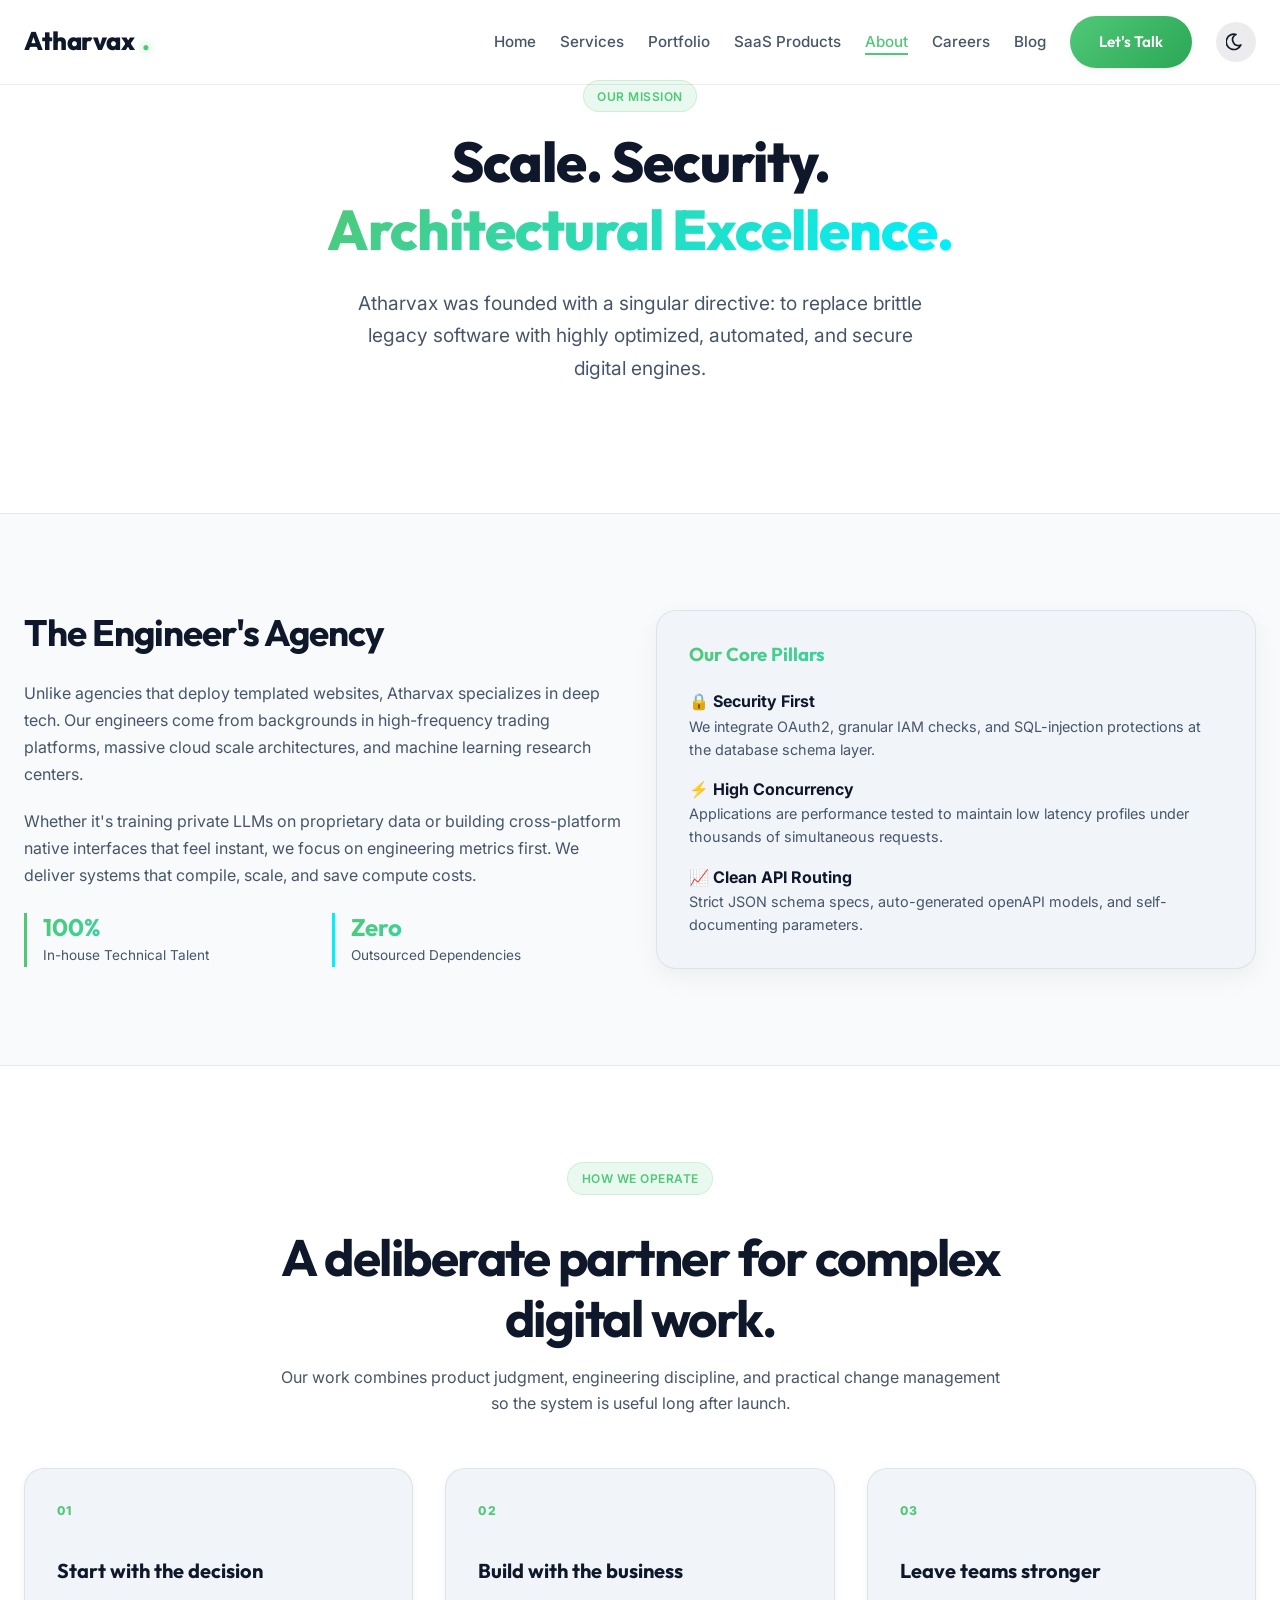
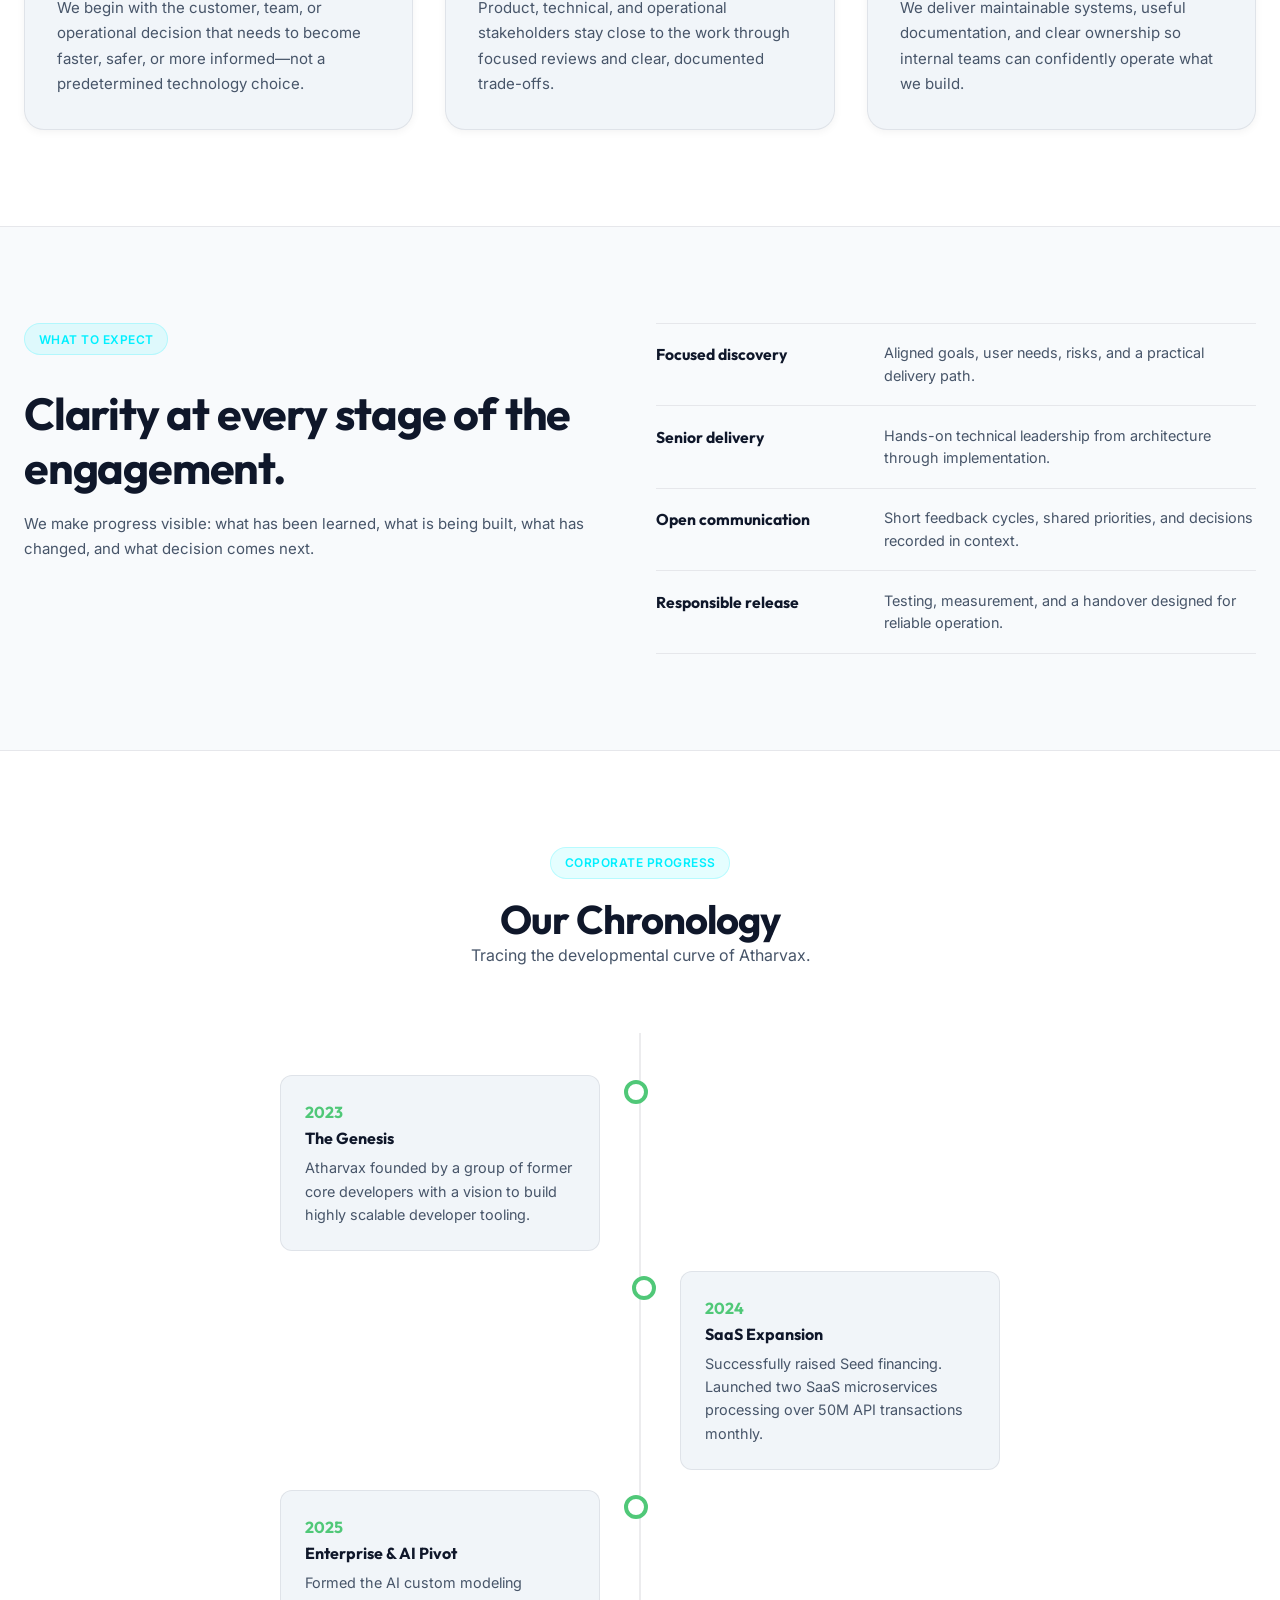
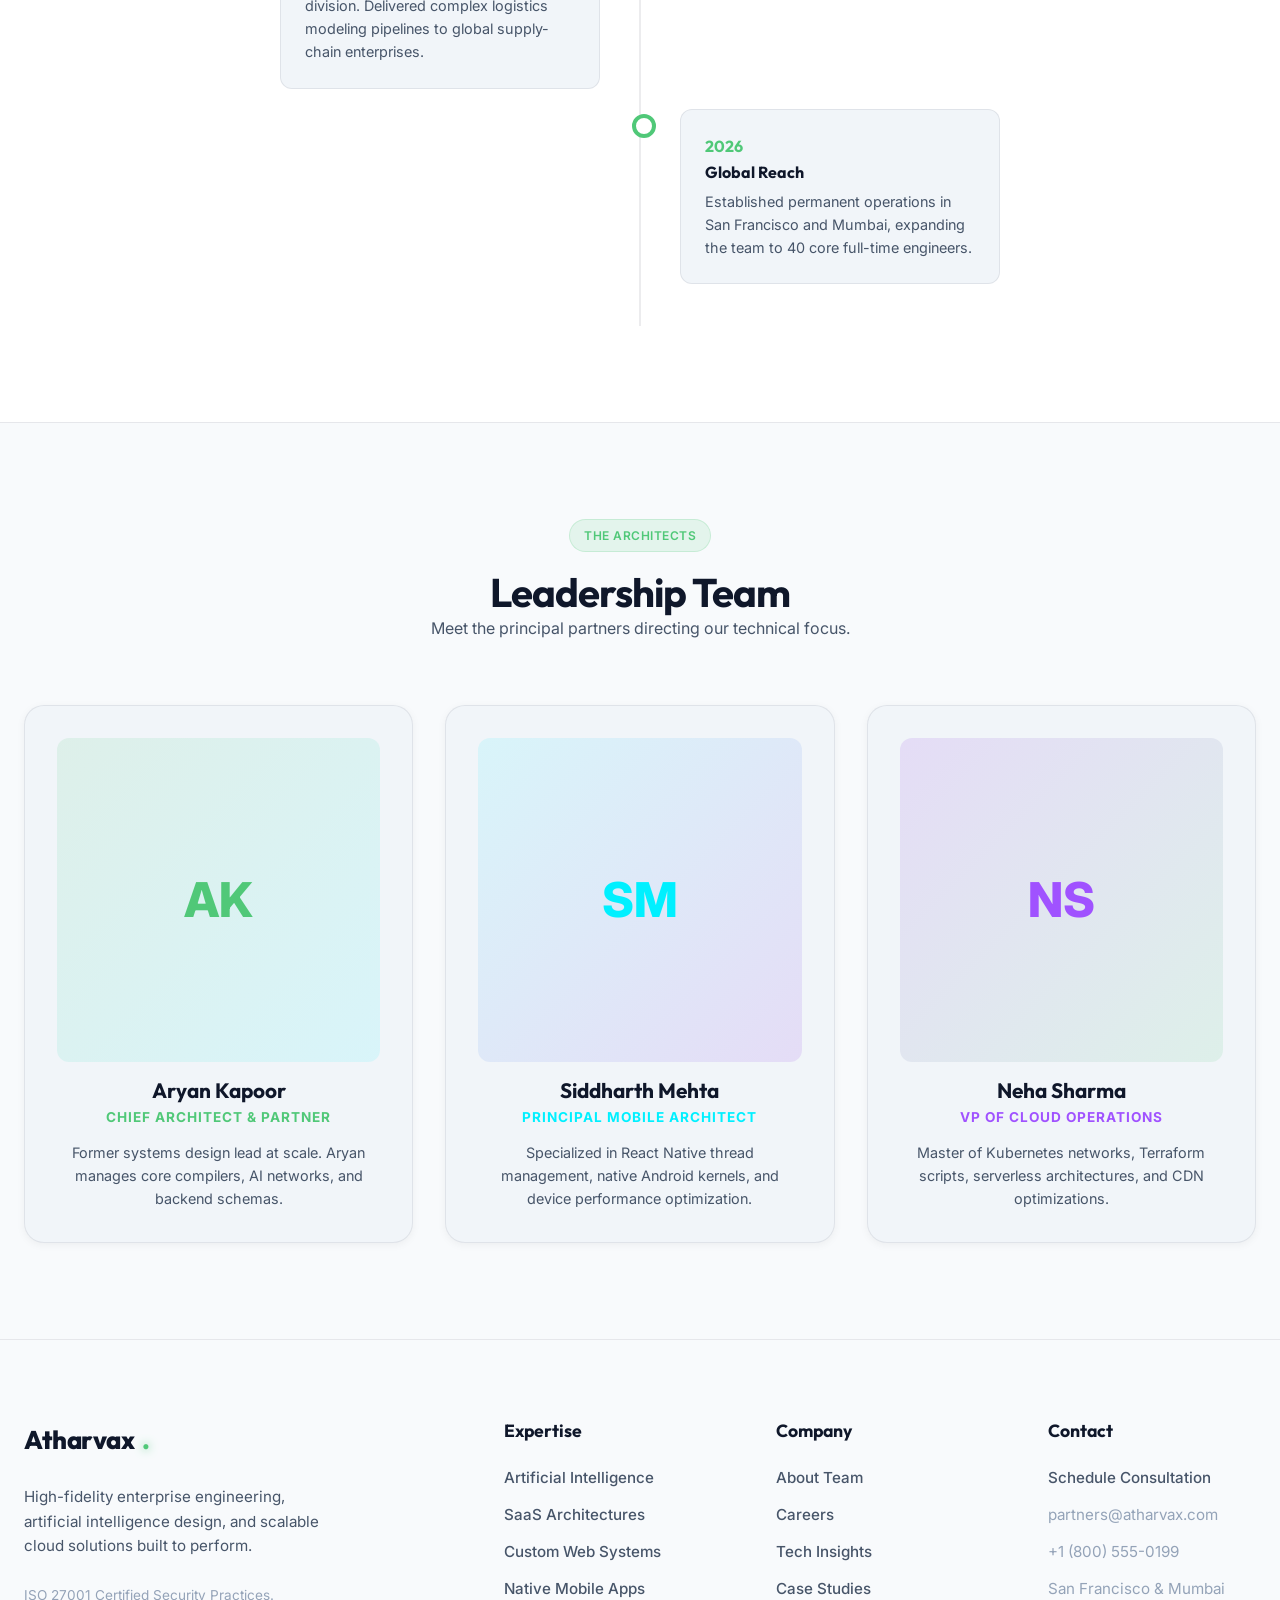
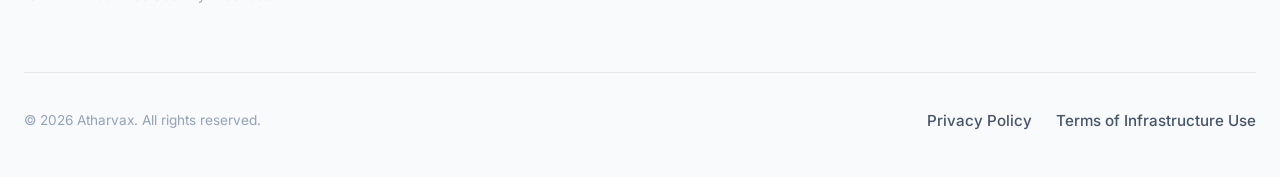
==== commit 9b999b27: "Add files via upload" ====
--- a/about.html
+++ b/about.html
@@ -1,240 +1,264 @@
-<!DOCTYPE html>
-<html lang="en">
-<head>
-    <meta charset="UTF-8">
-    <meta name="viewport" content="width=device-width, initial-scale=1.0">
-    <title>About Us | Atharvax</title>
-    <meta name="description" content="Meet the specialized engineers, AI developers, and architects behind Atharvax. Learn about our tech values and milestones.">
-    <meta name="theme-color" content="#50C878">
-    <link rel="stylesheet" href="/css/variables.css">
-    <link rel="stylesheet" href="/css/main.css">
-    <link rel="manifest" href="/manifest.json">
-</head>
-<body>
-    <div class="main-wrapper">
-        <!-- Navigation -->
-        <nav class="navbar scrolled" id="navbar">
-            <div class="container nav-container">
-                <a href="/" class="logo">
-                    Atharvax<span class="logo-dot">.</span>
-                </a>
-                <ul class="nav-links">
-                    <li><a href="/" class="nav-item">Home</a></li>
-                    <li><a href="/services" class="nav-item">Services</a></li>
-                    <li><a href="/portfolio" class="nav-item">Portfolio</a></li>
-                    <li><a href="/products" class="nav-item">SaaS Products</a></li>
-                    <li><a href="/about" class="nav-item active">About</a></li>
-                    <li><a href="/careers" class="nav-item">Careers</a></li>
-                    <li><a href="/blog" class="nav-item">Blog</a></li>
-                    <li><a href="/contact" class="btn btn-primary">Let's Talk</a></li>
-                </ul>
-            </div>
-        </nav>
-
-        <!-- Main Content -->
-        <main class="main-content">
-            <!-- Hero Section -->
-            <section class="section" style="padding-top: 5rem;">
-                <div class="container text-center animate-fade-in">
-                    <span class="badge badge-primary">Our Mission</span>
-                    <h1 style="font-size: 3.5rem; font-weight: 800; letter-spacing: -1px; margin-bottom: 1.5rem;">
-                        Scale. Security. <br>
-                        <span class="text-gradient">Architectural Excellence.</span>
-                    </h1>
-                    <p style="font-size: 1.2rem; color: var(--color-text-muted); max-width: 600px; margin: 0 auto 2rem; line-height: 1.7;">
-                        Atharvax was founded with a singular directive: to replace brittle legacy software with highly optimized, automated, and secure digital engines.
-                    </p>
-                </div>
-            </section>
-
-            <!-- Company Narrative -->
-            <section class="section bg-alt" style="border-top: 1px solid var(--color-border); border-bottom: 1px solid var(--color-border);">
+<!DOCTYPE html>
+<html lang="en">
+<head>
+    <meta charset="UTF-8">
+    <meta name="viewport" content="width=device-width, initial-scale=1.0">
+    <title>About Us | Atharvax</title>
+    <meta name="description" content="Meet the specialized engineers, AI developers, and architects behind Atharvax. Learn about our tech values and milestones.">
+    <meta name="theme-color" content="#50C878">
+    <link rel="stylesheet" href="/css/variables.css">
+    <link rel="stylesheet" href="/css/main.css">
+    <link rel="manifest" href="/manifest.json">
+    
+    <!-- iOS PWA Support -->
+    <meta name="apple-mobile-web-app-capable" content="yes">
+    <meta name="apple-mobile-web-app-status-bar-style" content="default">
+    <meta name="apple-mobile-web-app-title" content="Atharvax">
+    <link rel="apple-touch-icon" href="/assets/icon-192.png">
+</head>
+<body>
+    <div class="main-wrapper">
+        <!-- Navigation -->
+        <nav class="navbar scrolled" id="navbar">
+            <div class="container nav-container">
+                <a href="/" class="logo">
+                    Atharvax<span class="logo-dot">.</span>
+                </a>
+                <ul class="nav-links">
+                    <li><a href="/" class="nav-item">Home</a></li>
+                    <li><a href="/services" class="nav-item">Services</a></li>
+                    <li><a href="/portfolio" class="nav-item">Portfolio</a></li>
+                    <li><a href="/products" class="nav-item">SaaS Products</a></li>
+                    <li><a href="/about" class="nav-item active">About</a></li>
+                    <li><a href="/careers" class="nav-item">Careers</a></li>
+                    <li><a href="/blog" class="nav-item">Blog</a></li>
+                    <li><a href="/contact" class="btn btn-primary">Let's Talk</a></li>
+                </ul>
+            </div>
+        </nav>
+
+        <!-- Main Content -->
+        <main class="main-content">
+            <!-- Hero Section -->
+            <section class="section" style="padding-top: 5rem;">
+                <div class="container text-center animate-fade-in">
+                    <span class="badge badge-primary">Our Mission</span>
+                    <h1 style="font-size: 3.5rem; font-weight: 800; letter-spacing: -1px; margin-bottom: 1.5rem;">
+                        Scale. Security. <br>
+                        <span class="text-gradient">Architectural Excellence.</span>
+                    </h1>
+                    <p style="font-size: 1.2rem; color: var(--color-text-muted); max-width: 600px; margin: 0 auto 2rem; line-height: 1.7;">
+                        Atharvax was founded with a singular directive: to replace brittle legacy software with highly optimized, automated, and secure digital engines.
+                    </p>
+                </div>
+            </section>
+
+            <!-- Company Narrative -->
+            <section class="section bg-alt" style="border-top: 1px solid var(--color-border); border-bottom: 1px solid var(--color-border);">
+                <div class="container">
+                    <div class="grid-2" style="align-items: center;">
+                        <div>
+                            <h2 style="font-size: 2.3rem; margin-bottom: 1.5rem; letter-spacing: -1px;">The Engineer's Agency</h2>
+                            <p style="color: var(--color-text-muted); margin-bottom: 1.2rem; line-height: 1.7;">
+                                Unlike agencies that deploy templated websites, Atharvax specializes in deep tech. Our engineers come from backgrounds in high-frequency trading platforms, massive cloud scale architectures, and machine learning research centers.
+                            </p>
+                            <p style="color: var(--color-text-muted); margin-bottom: 1.5rem; line-height: 1.7;">
+                                Whether it's training private LLMs on proprietary data or building cross-platform native interfaces that feel instant, we focus on engineering metrics first. We deliver systems that compile, scale, and save compute costs.
+                            </p>
+                            <div style="display: grid; grid-template-columns: 1fr 1fr; gap: 1rem;">
+                                <div style="border-left: 3px solid var(--color-primary); padding-left: 1rem;">
+                                    <h4 style="font-size: 1.5rem;" class="text-gradient">100%</h4>
+                                    <span style="font-size: 0.85rem; color: var(--color-text-muted);">In-house Technical Talent</span>
+                                </div>
+                                <div style="border-left: 3px solid var(--color-secondary); padding-left: 1rem;">
+                                    <h4 style="font-size: 1.5rem;" class="text-gradient">Zero</h4>
+                                    <span style="font-size: 0.85rem; color: var(--color-text-muted);">Outsourced Dependencies</span>
+                                </div>
+                            </div>
+                        </div>
+                        <div style="background: var(--color-bg-card); border: 1px solid var(--color-border); border-radius: var(--radius-lg); padding: var(--space-xl); box-shadow: var(--shadow-md);">
+                            <h3 style="margin-bottom: 1.5rem;" class="text-gradient">Our Core Pillars</h3>
+                            <ul style="display: flex; flex-direction: column; gap: var(--space-md);">
+                                <li>
+                                    <strong>🔒 Security First</strong>
+                                    <p style="font-size: 0.9rem; color: var(--color-text-muted);">We integrate OAuth2, granular IAM checks, and SQL-injection protections at the database schema layer.</p>
+                                </li>
+                                <li>
+                                    <strong>⚡ High Concurrency</strong>
+                                    <p style="font-size: 0.9rem; color: var(--color-text-muted);">Applications are performance tested to maintain low latency profiles under thousands of simultaneous requests.</p>
+                                </li>
+                                <li>
+                                    <strong>📈 Clean API Routing</strong>
+                                    <p style="font-size: 0.9rem; color: var(--color-text-muted);">Strict JSON schema specs, auto-generated openAPI models, and self-documenting parameters.</p>
+                                </li>
+                            </ul>
+                        </div>
+                    </div>
+                </div>
+            </section>
+
+            <section class="section company-operating-model">
                 <div class="container">
-                    <div class="grid-2" style="align-items: center;">
-                        <div>
-                            <h2 style="font-size: 2.3rem; margin-bottom: 1.5rem; letter-spacing: -1px;">The Engineer's Agency</h2>
-                            <p style="color: var(--color-text-muted); margin-bottom: 1.2rem; line-height: 1.7;">
-                                Unlike agencies that deploy templated websites, Atharvax specializes in deep tech. Our engineers come from backgrounds in high-frequency trading platforms, massive cloud scale architectures, and machine learning research centers.
-                            </p>
-                            <p style="color: var(--color-text-muted); margin-bottom: 1.5rem; line-height: 1.7;">
-                                Whether it's training private LLMs on proprietary data or building cross-platform native interfaces that feel instant, we focus on engineering metrics first. We deliver systems that compile, scale, and save compute costs.
-                            </p>
-                            <div style="display: grid; grid-template-columns: 1fr 1fr; gap: 1rem;">
-                                <div style="border-left: 3px solid var(--color-primary); padding-left: 1rem;">
-                                    <h4 style="font-size: 1.5rem;" class="text-gradient">100%</h4>
-                                    <span style="font-size: 0.85rem; color: var(--color-text-muted);">In-house Technical Talent</span>
-                                </div>
-                                <div style="border-left: 3px solid var(--color-secondary); padding-left: 1rem;">
-                                    <h4 style="font-size: 1.5rem;" class="text-gradient">Zero</h4>
-                                    <span style="font-size: 0.85rem; color: var(--color-text-muted);">Outsourced Dependencies</span>
-                                </div>
-                            </div>
-                        </div>
-                        <div style="background: var(--color-bg-card); border: 1px solid var(--color-border); border-radius: var(--radius-lg); padding: var(--space-xl); box-shadow: var(--shadow-md);">
-                            <h3 style="margin-bottom: 1.5rem;" class="text-gradient">Our Core Pillars</h3>
-                            <ul style="display: flex; flex-direction: column; gap: var(--space-md);">
-                                <li>
-                                    <strong>🔒 Security First</strong>
-                                    <p style="font-size: 0.9rem; color: var(--color-text-muted);">We integrate OAuth2, granular IAM checks, and SQL-injection protections at the database schema layer.</p>
-                                </li>
-                                <li>
-                                    <strong>⚡ High Concurrency</strong>
-                                    <p style="font-size: 0.9rem; color: var(--color-text-muted);">Applications are performance tested to maintain low latency profiles under thousands of simultaneous requests.</p>
-                                </li>
-                                <li>
-                                    <strong>📈 Clean API Routing</strong>
-                                    <p style="font-size: 0.9rem; color: var(--color-text-muted);">Strict JSON schema specs, auto-generated openAPI models, and self-documenting parameters.</p>
-                                </li>
-                            </ul>
-                        </div>
+                    <div class="section-intro"><span class="badge badge-primary">How we operate</span><h2>A deliberate partner for complex digital work.</h2><p>Our work combines product judgment, engineering discipline, and practical change management so the system is useful long after launch.</p></div>
+                    <div class="grid-3 company-principles">
+                        <article class="glass-card"><span class="principle-number">01</span><h3>Start with the decision</h3><p>We begin with the customer, team, or operational decision that needs to become faster, safer, or more informed—not a predetermined technology choice.</p></article>
+                        <article class="glass-card"><span class="principle-number">02</span><h3>Build with the business</h3><p>Product, technical, and operational stakeholders stay close to the work through focused reviews and clear, documented trade-offs.</p></article>
+                        <article class="glass-card"><span class="principle-number">03</span><h3>Leave teams stronger</h3><p>We deliver maintainable systems, useful documentation, and clear ownership so internal teams can confidently operate what we build.</p></article>
                     </div>
                 </div>
             </section>
 
-            <!-- Milestones Timeline -->
-            <section class="section">
-                <div class="container">
-                    <div class="text-center" style="margin-bottom: 4rem;">
-                        <span class="badge badge-secondary">Corporate Progress</span>
-                        <h2 style="font-size: 2.5rem; letter-spacing: -1px;">Our Chronology</h2>
-                        <p style="color: var(--color-text-muted);">Tracing the developmental curve of Atharvax.</p>
-                    </div>
-
-                    <div class="timeline">
-                        <div class="timeline-item left">
-                            <div class="timeline-content">
-                                <div class="timeline-date">2023</div>
-                                <h4 style="margin-bottom: 0.5rem;">The Genesis</h4>
-                                <p style="font-size: 0.9rem; color: var(--color-text-muted);">Atharvax founded by a group of former core developers with a vision to build highly scalable developer tooling.</p>
-                            </div>
-                        </div>
-                        <div class="timeline-item right">
-                            <div class="timeline-content">
-                                <div class="timeline-date">2024</div>
-                                <h4 style="margin-bottom: 0.5rem;">SaaS Expansion</h4>
-                                <p style="font-size: 0.9rem; color: var(--color-text-muted);">Successfully raised Seed financing. Launched two SaaS microservices processing over 50M API transactions monthly.</p>
-                            </div>
-                        </div>
-                        <div class="timeline-item left">
-                            <div class="timeline-content">
-                                <div class="timeline-date">2025</div>
-                                <h4 style="margin-bottom: 0.5rem;">Enterprise & AI Pivot</h4>
-                                <p style="font-size: 0.9rem; color: var(--color-text-muted);">Formed the AI custom modeling division. Delivered complex logistics modeling pipelines to global supply-chain enterprises.</p>
-                            </div>
-                        </div>
-                        <div class="timeline-item right">
-                            <div class="timeline-content">
-                                <div class="timeline-date">2026</div>
-                                <h4 style="margin-bottom: 0.5rem;">Global Reach</h4>
-                                <p style="font-size: 0.9rem; color: var(--color-text-muted);">Established permanent operations in San Francisco and Mumbai, expanding the team to 40 core full-time engineers.</p>
-                            </div>
-                        </div>
-                    </div>
+            <section class="section bg-alt company-engagement" style="border-top: 1px solid var(--color-border); border-bottom: 1px solid var(--color-border);">
+                <div class="container grid-2" style="align-items: start;">
+                    <div><span class="badge badge-secondary">What to expect</span><h2>Clarity at every stage of the engagement.</h2><p>We make progress visible: what has been learned, what is being built, what has changed, and what decision comes next.</p></div>
+                    <div class="engagement-list"><div><strong>Focused discovery</strong><span>Aligned goals, user needs, risks, and a practical delivery path.</span></div><div><strong>Senior delivery</strong><span>Hands-on technical leadership from architecture through implementation.</span></div><div><strong>Open communication</strong><span>Short feedback cycles, shared priorities, and decisions recorded in context.</span></div><div><strong>Responsible release</strong><span>Testing, measurement, and a handover designed for reliable operation.</span></div></div>
                 </div>
             </section>
 
-            <!-- Team Section -->
-            <section class="section bg-alt" style="border-top: 1px solid var(--color-border);">
-                <div class="container">
-                    <div class="text-center" style="margin-bottom: 4rem;">
-                        <span class="badge badge-primary">The Architects</span>
-                        <h2 style="font-size: 2.5rem; letter-spacing: -1px;">Leadership Team</h2>
-                        <p style="color: var(--color-text-muted);">Meet the principal partners directing our technical focus.</p>
-                    </div>
-
-                    <div class="grid-3">
-                        <!-- Founder 1 -->
-                        <div class="team-card glass-card">
-                            <div class="team-img-wrapper" style="background: linear-gradient(135deg, var(--color-primary-alpha), var(--color-secondary-alpha)); display: flex; align-items: center; justify-content: center; color: var(--color-primary); font-size: 3rem; font-weight: 800;">
-                                AK
-                            </div>
-                            <h3 style="font-size: 1.3rem; margin-bottom: 0.25rem;">Aryan Kapoor</h3>
-                            <p style="font-size: 0.85rem; text-transform: uppercase; color: var(--color-primary); font-weight: 700; margin-bottom: 0.8rem; letter-spacing: 1px;">Chief Architect & Partner</p>
-                            <p style="font-size: 0.9rem; color: var(--color-text-muted); line-height: 1.6;">
-                                Former systems design lead at scale. Aryan manages core compilers, AI networks, and backend schemas.
-                            </p>
-                        </div>
-
-                        <!-- Founder 2 -->
-                        <div class="team-card glass-card">
-                            <div class="team-img-wrapper" style="background: linear-gradient(135deg, var(--color-secondary-alpha), rgba(138, 43, 226, 0.12)); display: flex; align-items: center; justify-content: center; color: var(--color-secondary); font-size: 3rem; font-weight: 800;">
-                                SM
-                            </div>
-                            <h3 style="font-size: 1.3rem; margin-bottom: 0.25rem;">Siddharth Mehta</h3>
-                            <p style="font-size: 0.85rem; text-transform: uppercase; color: var(--color-secondary); font-weight: 700; margin-bottom: 0.8rem; letter-spacing: 1px;">Principal Mobile Architect</p>
-                            <p style="font-size: 0.9rem; color: var(--color-text-muted); line-height: 1.6;">
-                                Specialized in React Native thread management, native Android kernels, and device performance optimization.
-                            </p>
-                        </div>
-
-                        <!-- Founder 3 -->
-                        <div class="team-card glass-card">
-                            <div class="team-img-wrapper" style="background: linear-gradient(135deg, rgba(138, 43, 226, 0.12), var(--color-primary-alpha)); display: flex; align-items: center; justify-content: center; color: var(--color-accent-light); font-size: 3rem; font-weight: 800;">
-                                NS
-                            </div>
-                            <h3 style="font-size: 1.3rem; margin-bottom: 0.25rem;">Neha Sharma</h3>
-                            <p style="font-size: 0.85rem; text-transform: uppercase; color: var(--color-accent-light); font-weight: 700; margin-bottom: 0.8rem; letter-spacing: 1px;">Vp of Cloud Operations</p>
-                            <p style="font-size: 0.9rem; color: var(--color-text-muted); line-height: 1.6;">
-                                Master of Kubernetes networks, Terraform scripts, serverless architectures, and CDN optimizations.
-                            </p>
-                        </div>
-                    </div>
-                </div>
-            </section>
-        </main>
-
-        <!-- Footer -->
-        <footer style="background: var(--color-bg-alt); padding: 5rem 0 2.5rem; border-top: 1px solid var(--color-border);">
-            <div class="container">
-                <div style="display: grid; grid-template-columns: 2fr repeat(3, 1fr); gap: 4rem; margin-bottom: 4rem;">
-                    <div style="max-width: 320px;">
-                        <a href="/" class="logo" style="margin-bottom: 1.5rem;">Atharvax<span class="logo-dot">.</span></a>
-                        <p style="color: var(--color-text-muted); font-size: 0.95rem; margin-bottom: 1.5rem;">
-                            High-fidelity enterprise engineering, artificial intelligence design, and scalable cloud solutions built to perform.
-                        </p>
-                        <span style="font-size: 0.85rem; color: var(--color-text-light);">ISO 27001 Certified Security Practices.</span>
-                    </div>
-                    <div>
-                        <h4 style="margin-bottom: 1.5rem; font-size: 1.1rem;">Expertise</h4>
-                        <ul style="display: flex; flex-direction: column; gap: 0.8rem; color: var(--color-text-muted); font-size: 0.95rem;">
-                            <li><a href="/services/ai" class="nav-item">Artificial Intelligence</a></li>
-                            <li><a href="/services/saas" class="nav-item">SaaS Architectures</a></li>
-                            <li><a href="/services/web" class="nav-item">Custom Web Systems</a></li>
-                            <li><a href="/services/mobile" class="nav-item">Native Mobile Apps</a></li>
-                        </ul>
-                    </div>
-                    <div>
-                        <h4 style="margin-bottom: 1.5rem; font-size: 1.1rem;">Company</h4>
-                        <ul style="display: flex; flex-direction: column; gap: 0.8rem; color: var(--color-text-muted); font-size: 0.95rem;">
-                            <li><a href="/about" class="nav-item">About Team</a></li>
-                            <li><a href="/careers" class="nav-item">Careers</a></li>
-                            <li><a href="/blog" class="nav-item">Tech Insights</a></li>
-                            <li><a href="/portfolio" class="nav-item">Case Studies</a></li>
-                        </ul>
-                    </div>
-                    <div>
-                        <h4 style="margin-bottom: 1.5rem; font-size: 1.1rem;">Contact</h4>
-                        <ul style="display: flex; flex-direction: column; gap: 0.8rem; color: var(--color-text-muted); font-size: 0.95rem;">
-                            <li><a href="/contact" class="nav-item">Schedule Consultation</a></li>
-                            <li><span style="color: var(--color-text-light);">partners@atharvax.com</span></li>
-                            <li><span style="color: var(--color-text-light);">+1 (800) 555-0199</span></li>
-                            <li><span style="color: var(--color-text-light);">San Francisco & Mumbai</span></li>
-                        </ul>
-                    </div>
-                </div>
-                
-                <div style="display: flex; justify-content: space-between; align-items: center; border-top: 1px solid var(--color-border); padding-top: 2rem; color: var(--color-text-light); font-size: 0.85rem; flex-wrap: wrap; gap: var(--space-md);">
-                    <div>
-                        &copy; 2026 Atharvax. All rights reserved.
-                    </div>
-                    <div style="display: flex; gap: var(--space-lg);">
-                        <a href="/privacy" class="nav-item">Privacy Policy</a>
-                        <a href="/terms" class="nav-item">Terms of Infrastructure Use</a>
-                    </div>
-                </div>
-            </div>
-        </footer>
-    </div>
-    <script src="/js/app.js"></script>
-</body>
-</html>
+            <!-- Milestones Timeline -->
+            <section class="section">
+                <div class="container">
+                    <div class="text-center" style="margin-bottom: 4rem;">
+                        <span class="badge badge-secondary">Corporate Progress</span>
+                        <h2 style="font-size: 2.5rem; letter-spacing: -1px;">Our Chronology</h2>
+                        <p style="color: var(--color-text-muted);">Tracing the developmental curve of Atharvax.</p>
+                    </div>
+
+                    <div class="timeline">
+                        <div class="timeline-item left">
+                            <div class="timeline-content">
+                                <div class="timeline-date">2023</div>
+                                <h4 style="margin-bottom: 0.5rem;">The Genesis</h4>
+                                <p style="font-size: 0.9rem; color: var(--color-text-muted);">Atharvax founded by a group of former core developers with a vision to build highly scalable developer tooling.</p>
+                            </div>
+                        </div>
+                        <div class="timeline-item right">
+                            <div class="timeline-content">
+                                <div class="timeline-date">2024</div>
+                                <h4 style="margin-bottom: 0.5rem;">SaaS Expansion</h4>
+                                <p style="font-size: 0.9rem; color: var(--color-text-muted);">Successfully raised Seed financing. Launched two SaaS microservices processing over 50M API transactions monthly.</p>
+                            </div>
+                        </div>
+                        <div class="timeline-item left">
+                            <div class="timeline-content">
+                                <div class="timeline-date">2025</div>
+                                <h4 style="margin-bottom: 0.5rem;">Enterprise & AI Pivot</h4>
+                                <p style="font-size: 0.9rem; color: var(--color-text-muted);">Formed the AI custom modeling division. Delivered complex logistics modeling pipelines to global supply-chain enterprises.</p>
+                            </div>
+                        </div>
+                        <div class="timeline-item right">
+                            <div class="timeline-content">
+                                <div class="timeline-date">2026</div>
+                                <h4 style="margin-bottom: 0.5rem;">Global Reach</h4>
+                                <p style="font-size: 0.9rem; color: var(--color-text-muted);">Established permanent operations in San Francisco and Mumbai, expanding the team to 40 core full-time engineers.</p>
+                            </div>
+                        </div>
+                    </div>
+                </div>
+            </section>
+
+            <!-- Team Section -->
+            <section class="section bg-alt" style="border-top: 1px solid var(--color-border);">
+                <div class="container">
+                    <div class="text-center" style="margin-bottom: 4rem;">
+                        <span class="badge badge-primary">The Architects</span>
+                        <h2 style="font-size: 2.5rem; letter-spacing: -1px;">Leadership Team</h2>
+                        <p style="color: var(--color-text-muted);">Meet the principal partners directing our technical focus.</p>
+                    </div>
+
+                    <div class="grid-3">
+                        <!-- Founder 1 -->
+                        <div class="team-card glass-card">
+                            <div class="team-img-wrapper" style="background: linear-gradient(135deg, var(--color-primary-alpha), var(--color-secondary-alpha)); display: flex; align-items: center; justify-content: center; color: var(--color-primary); font-size: 3rem; font-weight: 800;">
+                                AK
+                            </div>
+                            <h3 style="font-size: 1.3rem; margin-bottom: 0.25rem;">Aryan Kapoor</h3>
+                            <p style="font-size: 0.85rem; text-transform: uppercase; color: var(--color-primary); font-weight: 700; margin-bottom: 0.8rem; letter-spacing: 1px;">Chief Architect & Partner</p>
+                            <p style="font-size: 0.9rem; color: var(--color-text-muted); line-height: 1.6;">
+                                Former systems design lead at scale. Aryan manages core compilers, AI networks, and backend schemas.
+                            </p>
+                        </div>
+
+                        <!-- Founder 2 -->
+                        <div class="team-card glass-card">
+                            <div class="team-img-wrapper" style="background: linear-gradient(135deg, var(--color-secondary-alpha), rgba(138, 43, 226, 0.12)); display: flex; align-items: center; justify-content: center; color: var(--color-secondary); font-size: 3rem; font-weight: 800;">
+                                SM
+                            </div>
+                            <h3 style="font-size: 1.3rem; margin-bottom: 0.25rem;">Siddharth Mehta</h3>
+                            <p style="font-size: 0.85rem; text-transform: uppercase; color: var(--color-secondary); font-weight: 700; margin-bottom: 0.8rem; letter-spacing: 1px;">Principal Mobile Architect</p>
+                            <p style="font-size: 0.9rem; color: var(--color-text-muted); line-height: 1.6;">
+                                Specialized in React Native thread management, native Android kernels, and device performance optimization.
+                            </p>
+                        </div>
+
+                        <!-- Founder 3 -->
+                        <div class="team-card glass-card">
+                            <div class="team-img-wrapper" style="background: linear-gradient(135deg, rgba(138, 43, 226, 0.12), var(--color-primary-alpha)); display: flex; align-items: center; justify-content: center; color: var(--color-accent-light); font-size: 3rem; font-weight: 800;">
+                                NS
+                            </div>
+                            <h3 style="font-size: 1.3rem; margin-bottom: 0.25rem;">Neha Sharma</h3>
+                            <p style="font-size: 0.85rem; text-transform: uppercase; color: var(--color-accent-light); font-weight: 700; margin-bottom: 0.8rem; letter-spacing: 1px;">Vp of Cloud Operations</p>
+                            <p style="font-size: 0.9rem; color: var(--color-text-muted); line-height: 1.6;">
+                                Master of Kubernetes networks, Terraform scripts, serverless architectures, and CDN optimizations.
+                            </p>
+                        </div>
+                    </div>
+                </div>
+            </section>
+        </main>
+
+        <!-- Footer -->
+        <footer style="background: var(--color-bg-alt); padding: 5rem 0 2.5rem; border-top: 1px solid var(--color-border);">
+            <div class="container">
+                <div style="display: grid; grid-template-columns: 2fr repeat(3, 1fr); gap: 4rem; margin-bottom: 4rem;">
+                    <div style="max-width: 320px;">
+                        <a href="/" class="logo" style="margin-bottom: 1.5rem;">Atharvax<span class="logo-dot">.</span></a>
+                        <p style="color: var(--color-text-muted); font-size: 0.95rem; margin-bottom: 1.5rem;">
+                            High-fidelity enterprise engineering, artificial intelligence design, and scalable cloud solutions built to perform.
+                        </p>
+                        <span style="font-size: 0.85rem; color: var(--color-text-light);">ISO 27001 Certified Security Practices.</span>
+                    </div>
+                    <div>
+                        <h4 style="margin-bottom: 1.5rem; font-size: 1.1rem;">Expertise</h4>
+                        <ul style="display: flex; flex-direction: column; gap: 0.8rem; color: var(--color-text-muted); font-size: 0.95rem;">
+                            <li><a href="/services/ai" class="nav-item">Artificial Intelligence</a></li>
+                            <li><a href="/services/saas" class="nav-item">SaaS Architectures</a></li>
+                            <li><a href="/services/web" class="nav-item">Custom Web Systems</a></li>
+                            <li><a href="/services/mobile" class="nav-item">Native Mobile Apps</a></li>
+                        </ul>
+                    </div>
+                    <div>
+                        <h4 style="margin-bottom: 1.5rem; font-size: 1.1rem;">Company</h4>
+                        <ul style="display: flex; flex-direction: column; gap: 0.8rem; color: var(--color-text-muted); font-size: 0.95rem;">
+                            <li><a href="/about" class="nav-item">About Team</a></li>
+                            <li><a href="/careers" class="nav-item">Careers</a></li>
+                            <li><a href="/blog" class="nav-item">Tech Insights</a></li>
+                            <li><a href="/portfolio" class="nav-item">Case Studies</a></li>
+                        </ul>
+                    </div>
+                    <div>
+                        <h4 style="margin-bottom: 1.5rem; font-size: 1.1rem;">Contact</h4>
+                        <ul style="display: flex; flex-direction: column; gap: 0.8rem; color: var(--color-text-muted); font-size: 0.95rem;">
+                            <li><a href="/contact" class="nav-item">Schedule Consultation</a></li>
+                            <li><span style="color: var(--color-text-light);">partners@atharvax.com</span></li>
+                            <li><span style="color: var(--color-text-light);">+1 (800) 555-0199</span></li>
+                            <li><span style="color: var(--color-text-light);">San Francisco & Mumbai</span></li>
+                        </ul>
+                    </div>
+                </div>
+                
+                <div style="display: flex; justify-content: space-between; align-items: center; border-top: 1px solid var(--color-border); padding-top: 2rem; color: var(--color-text-light); font-size: 0.85rem; flex-wrap: wrap; gap: var(--space-md);">
+                    <div>
+                        &copy; 2026 Atharvax. All rights reserved.
+                    </div>
+                    <div style="display: flex; gap: var(--space-lg);">
+                        <a href="/privacy" class="nav-item">Privacy Policy</a>
+                        <a href="/terms" class="nav-item">Terms of Infrastructure Use</a>
+                    </div>
+                </div>
+            </div>
+        </footer>
+    </div>
+    <script src="/js/app.js"></script>
+</body>
+</html>
--- a/css/variables.css
+++ b/css/variables.css
@@ -14,19 +14,19 @@
   --color-accent: #8A2BE2; /* Indigo/Violet accent */
   --color-accent-light: #A052FF;
   
-  --color-bg: #0b0f19; /* High-end dark theme default */
-  --color-bg-alt: #111827; /* Darker slate for sections */
-  --color-bg-card: #1f2937;
+  --color-bg: #ffffff;
+  --color-bg-alt: #f8fafc;
+  --color-bg-card: #f1f5f9;
   
-  --color-text: #f3f4f6; /* Premium light grey text on dark background */
-  --color-text-muted: #9ca3af; 
-  --color-text-light: #6b7280;
+  --color-text: #0f172a;
+  --color-text-muted: #475569;
+  --color-text-light: #94a3b8;
   
   /* Borders and Glass */
-  --color-border: rgba(255, 255, 255, 0.08);
-  --glass-bg: rgba(17, 24, 39, 0.7);
-  --glass-border: rgba(255, 255, 255, 0.06);
-  --glass-shadow: 0 10px 40px 0 rgba(0, 0, 0, 0.4);
+  --color-border: rgba(15, 23, 42, 0.08);
+  --glass-bg: rgba(255, 255, 255, 0.75);
+  --glass-border: rgba(15, 23, 42, 0.06);
+  --glass-shadow: 0 10px 40px 0 rgba(0, 0, 0, 0.05);
   
   /* Typography */
   --font-heading: 'Outfit', sans-serif;
@@ -53,27 +53,32 @@
   --transition-smooth: 0.5s cubic-bezier(0.16, 1, 0.3, 1);
   
   /* Shadows */
+  --shadow-sm: 0 2px 8px rgba(0, 0, 0, 0.05);
+  --shadow-md: 0 8px 24px rgba(0, 0, 0, 0.05);
+  --shadow-lg: 0 16px 48px rgba(0, 0, 0, 0.08);
+  --shadow-green: 0 0 30px rgba(80, 200, 120, 0.25);
+  --shadow-glow: 0 0 40px rgba(0, 240, 255, 0.15);
+
+  /* Safe Area Insets for Mobile Devices */
+  --safe-top: env(safe-area-inset-top, 0px);
+  --safe-bottom: env(safe-area-inset-bottom, 0px);
+  --safe-left: env(safe-area-inset-left, 0px);
+  --safe-right: env(safe-area-inset-right, 0px);
+}
+
+/* Light Theme Overrides */
+[data-theme="dark"] {
+  --color-bg: #0b0f19;
+  --color-bg-alt: #111827;
+  --color-bg-card: #1f2937;
+  --color-text: #f3f4f6;
+  --color-text-muted: #9ca3af;
+  --color-text-light: #6b7280;
+  --color-border: rgba(255, 255, 255, 0.08);
+  --glass-bg: rgba(17, 24, 39, 0.7);
+  --glass-border: rgba(255, 255, 255, 0.06);
+  --glass-shadow: 0 10px 40px 0 rgba(0, 0, 0, 0.4);
   --shadow-sm: 0 2px 8px rgba(0, 0, 0, 0.2);
   --shadow-md: 0 8px 24px rgba(0, 0, 0, 0.3);
   --shadow-lg: 0 16px 48px rgba(0, 0, 0, 0.4);
-  --shadow-green: 0 0 30px rgba(80, 200, 120, 0.25);
-  --shadow-glow: 0 0 40px rgba(0, 240, 255, 0.15);
 }
-
-/* Light Theme Overrides */
-[data-theme="light"] {
-  --color-bg: #ffffff;
-  --color-bg-alt: #f8fafc;
-  --color-bg-card: #f1f5f9;
-  --color-text: #0f172a;
-  --color-text-muted: #475569;
-  --color-text-light: #94a3b8;
-  --color-border: rgba(15, 23, 42, 0.08);
-  --glass-bg: rgba(255, 255, 255, 0.75);
-  --glass-border: rgba(15, 23, 42, 0.06);
-  --glass-shadow: 0 10px 40px 0 rgba(0, 0, 0, 0.05);
-  --shadow-sm: 0 2px 8px rgba(0, 0, 0, 0.05);
-  --shadow-md: 0 8px 24px rgba(0, 0, 0, 0.05);
-  --shadow-lg: 0 16px 48px rgba(0, 0, 0, 0.08);
-}
-
--- a/css/main.css
+++ b/css/main.css
@@ -18,6 +18,8 @@
   overflow-x: hidden;
   -webkit-font-smoothing: antialiased;
   transition: background-color var(--transition-smooth), color var(--transition-smooth);
+  overscroll-behavior-y: contain; /* Prevents pull-to-refresh in PWA */
+  -webkit-tap-highlight-color: transparent; /* Clean tap colors on mobile */
 }
 
 h1, h2, h3, h4, h5, h6 {
@@ -107,6 +109,25 @@
 .glass-card:hover::before {
   opacity: 1;
 }
+
+/* Service capability cards */
+.service-card {
+  min-height: 350px;
+  display: flex;
+  flex-direction: column;
+  padding: 2.25rem;
+  border-radius: 18px;
+  background: linear-gradient(145deg, rgba(35, 47, 64, .98), var(--color-bg-card));
+}
+.service-card > div:first-child { position: relative; width: 48px !important; height: 48px !important; margin-bottom: 2.15rem !important; border: 1px solid currentColor; border-radius: 12px !important; background: transparent !important; }
+.service-card > div:first-child::after { content: ''; position: absolute; inset: -1px auto auto calc(100% + 12px); width: 44px; height: 1px; background: currentColor; opacity: .32; }
+.service-card h3 { letter-spacing: -.55px; }
+.service-card p { line-height: 1.7; }
+.service-card > a { margin-top: auto; padding-top: 1.8rem; font-size: .9rem; letter-spacing: .01em; }
+.service-card > a::first-letter { text-transform: uppercase; }
+.service-card:nth-child(1) > a { color: var(--color-primary); -webkit-text-fill-color: currentColor; background: none; }
+.service-card:nth-child(2) > a { color: var(--color-secondary); -webkit-text-fill-color: currentColor; background: none; }
+.service-card:nth-child(3) > a { color: var(--color-accent-light); -webkit-text-fill-color: currentColor; background: none; }
 
 /* Buttons */
 .btn {
@@ -189,6 +210,26 @@
   grid-template-columns: repeat(4, 1fr);
   gap: var(--space-xl);
 }
+
+/* Home page: AI company positioning */
+.hero-section { position: relative; overflow: hidden; padding-top: 10rem; padding-bottom: 7rem; }
+.hero-layout { position: relative; display: grid; grid-template-columns: minmax(0, 1.03fr) minmax(420px, .97fr); align-items: center; gap: 4.5rem; }
+.hero-copy h1 { max-width: 720px; font-size: clamp(3rem, 5.25vw, 5.25rem); letter-spacing: -2.8px; margin: 1.2rem 0 1.5rem; }
+.hero-copy > p { max-width: 630px; color: var(--color-text-muted); font-size: 1.13rem; line-height: 1.75; }
+.hero-actions { display: flex; flex-wrap: wrap; gap: .9rem; margin-top: 2rem; }
+.hero-proof { display: flex; gap: 1.15rem; flex-wrap: wrap; margin-top: 2rem; color: var(--color-text-muted); font-size: .82rem; font-weight: 600; }
+.hero-proof span { display: inline-flex; align-items: center; gap: .45rem; }.hero-proof i { width: 7px; height: 7px; background: var(--color-primary); border-radius: 50%; box-shadow: 0 0 12px var(--color-primary); }
+.hero-orb { position: absolute; width: 450px; height: 450px; border-radius: 50%; filter: blur(90px); opacity: .16; pointer-events: none; }.hero-orb-one { background: var(--color-primary); top: -180px; left: -150px; }.hero-orb-two { background: var(--color-accent); bottom: -260px; right: -130px; }
+.hero-console { position: relative; border: 1px solid rgba(120, 255, 180, .2); border-radius: 22px; overflow: hidden; background: linear-gradient(145deg, rgba(31,41,55,.94), rgba(10,17,28,.98)); box-shadow: 0 28px 75px rgba(0,0,0,.4), 0 0 75px rgba(80,200,120,.12); }
+.console-top, .console-footer { display:flex; align-items:center; gap:.6rem; padding: .85rem 1.1rem; color: var(--color-text-light); font-size:.65rem; font-weight:700; letter-spacing: .11em; }.console-top { border-bottom:1px solid var(--color-border); }.console-pulse { width:8px; height:8px; border-radius:50%; background:var(--color-primary); box-shadow:0 0 10px var(--color-primary); }.console-live { color:var(--color-primary); margin-left:auto; }.console-main { padding: 1.7rem; }.console-title-row { display:flex; align-items:start; justify-content:space-between; }.console-title-row small,.console-cards small { display:block; font-size:.62rem; color:var(--color-text-light); letter-spacing:.09em; }.console-title-row strong { display:block; font-family:var(--font-heading); font-size:1.5rem; margin-top:.25rem; }.console-date { font-size:.72rem; color:var(--color-text-muted); border:1px solid var(--color-border); border-radius:999px; padding:.3rem .65rem; }.signal-chart { margin-top:1.8rem; border-radius:12px; border:1px solid var(--color-border); padding:.8rem .9rem 0; background:rgba(255,255,255,.018); }.chart-label { display:flex; justify-content:space-between; color:var(--color-text-muted); font-size:.75rem; }.chart-label b { color:var(--color-primary); }.signal-chart svg { width:100%; display:block; margin-top:.2rem; }.console-cards { display:grid; grid-template-columns:repeat(3,1fr); gap:.65rem; margin-top:.8rem; }.console-cards > div { padding:.75rem; border-radius:10px; background:rgba(255,255,255,.035); }.console-cards b { display:block; margin:.25rem 0; font-family:var(--font-heading); font-size:1.15rem; }.console-cards em { color:var(--color-primary); font-style:normal; font-size:.65rem; }.console-footer { justify-content:space-between; border-top:1px solid var(--color-border); letter-spacing:0; }.console-footer div { display:flex; gap:4px; }.console-footer b { display:block; width:7px; height:7px; border-radius:2px; background:var(--color-secondary); opacity:.7; }
+.delivery-section { border-top: 1px solid var(--color-border); }.section-intro { max-width:720px; margin:0 auto 3.2rem; text-align:center; }.section-intro h2,.trust-layout h2 { font-size:clamp(2.2rem,4vw,3.25rem); letter-spacing:-1.5px; margin:1rem 0; }.section-intro p,.trust-layout > div > p { color:var(--color-text-muted); }.delivery-steps { display:grid; grid-template-columns:repeat(3,1fr); gap:1px; border:1px solid var(--color-border); background:var(--color-border); border-radius:var(--radius-lg); overflow:hidden; }.delivery-steps article { background:var(--color-bg); padding:2rem; }.delivery-steps span { color:var(--color-primary); font-family:var(--font-heading); font-size:.85rem; font-weight:800; }.delivery-steps h3 { font-size:1.3rem; margin:1.35rem 0 .65rem; }.delivery-steps p { color:var(--color-text-muted); font-size:.93rem; }
+.trust-section { background: linear-gradient(135deg, rgba(80,200,120,.06), transparent 50%), var(--color-bg-alt); border-top:1px solid var(--color-border); border-bottom:1px solid var(--color-border); }.trust-layout { display:grid; grid-template-columns:.9fr 1.1fr; align-items:center; gap:5rem; }.trust-link { display:inline-block; margin-top:1.4rem; font-weight:700; }.assurance-list { border-top:1px solid var(--color-border); }.assurance-list > div { display:flex; gap:1.2rem; padding:1.2rem 0; border-bottom:1px solid var(--color-border); }.assurance-list > div > span { width:32px; height:32px; flex:none; border-radius:50%; display:grid; place-items:center; color:var(--color-primary); background:var(--color-primary-alpha); font-size:.75rem; font-weight:800; }.assurance-list h3 { font-size:1rem; margin-bottom:.2rem; }.assurance-list p { color:var(--color-text-muted); font-size:.9rem; }
+
+/* Company profile */
+.company-principles .glass-card { min-height: 250px; padding: 2rem; }.principle-number { display:block; color:var(--color-primary); font-size:.76rem; font-weight:800; letter-spacing:.12em; margin-bottom:2.4rem; }.company-principles h3 { font-size:1.25rem; margin-bottom:.75rem; }.company-principles p,.company-engagement p { color:var(--color-text-muted); line-height:1.7; font-size:.94rem; }.company-engagement h2 { font-size:clamp(2.1rem,3.5vw,3rem); letter-spacing:-1.2px; margin:1rem 0; }.engagement-list { border-top:1px solid var(--color-border); }.engagement-list > div { display:grid; grid-template-columns: minmax(145px,.8fr) 1.4fr; gap:1rem; padding:1.15rem 0; border-bottom:1px solid var(--color-border); }.engagement-list strong { font-family:var(--font-heading); font-size:.98rem; }.engagement-list span { color:var(--color-text-muted); font-size:.9rem; line-height:1.55; }
+
+@media (max-width: 900px) { .hero-layout,.trust-layout { grid-template-columns:1fr; gap:3rem; }.hero-section { padding-top:8rem; }.hero-copy { text-align:center; }.hero-copy > p { margin-inline:auto; }.hero-actions,.hero-proof { justify-content:center; } }
+@media (max-width: 640px) { .hero-section { padding-top:7rem; padding-bottom:4rem; }.hero-copy h1 { letter-spacing:-1.8px; }.console-main { padding:1.1rem; }.console-cards { gap:.35rem; }.console-cards > div { padding:.55rem; }.console-cards b { font-size:1rem; }.delivery-steps { grid-template-columns:1fr; }.delivery-steps article { padding:1.5rem; }.hero-proof { gap:.7rem; } }
 
 @media (max-width: 1024px) {
   .grid-4 { grid-template-columns: repeat(2, 1fr); }
@@ -804,3 +845,311 @@
 .animate-delay-1 { animation-delay: 0.15s; }
 .animate-delay-2 { animation-delay: 0.3s; }
 .animate-delay-3 { animation-delay: 0.45s; }
+
+/* ==========================================
+   Mobile-App (PWA) Styling Enhancements
+   ========================================== */
+
+/* Disable Text Selection on Interactive UI Elements */
+.btn, 
+.nav-item, 
+.mobile-bottom-nav-item, 
+.theme-toggle-btn, 
+.tab-btn {
+  user-select: none;
+  -webkit-user-select: none;
+  touch-action: manipulation;
+}
+
+/* Glassmorphic Bottom Navigation Bar */
+.mobile-bottom-nav {
+  position: fixed;
+  bottom: 0;
+  left: 0;
+  right: 0;
+  height: calc(60px + var(--safe-bottom));
+  padding-bottom: var(--safe-bottom);
+  background: var(--glass-bg);
+  backdrop-filter: blur(20px);
+  -webkit-backdrop-filter: blur(20px);
+  border-top: 1px solid var(--color-border);
+  box-shadow: 0 -5px 25px rgba(0, 0, 0, 0.4);
+  display: none; /* Hidden on desktop view */
+  justify-content: space-around;
+  align-items: center;
+  z-index: 1500;
+  transition: background var(--transition-smooth);
+}
+
+.mobile-bottom-nav-item {
+  display: flex;
+  flex-direction: column;
+  align-items: center;
+  justify-content: center;
+  flex: 1;
+  height: 100%;
+  color: var(--color-text-muted);
+  font-size: 0.65rem;
+  font-weight: 500;
+  text-align: center;
+  gap: 3px;
+  text-decoration: none;
+  transition: color var(--transition-fast), transform 0.15s ease;
+  position: relative;
+}
+
+.mobile-bottom-nav-item svg {
+  width: 20px;
+  height: 20px;
+  stroke-width: 2px;
+  transition: transform var(--transition-fast), stroke-width var(--transition-fast);
+}
+
+.mobile-bottom-nav-item:active {
+  transform: scale(0.9);
+}
+
+.mobile-bottom-nav-item.active {
+  color: var(--color-primary);
+  font-weight: 700;
+}
+
+.mobile-bottom-nav-item.active svg {
+  transform: translateY(-2px);
+  stroke-width: 2.5px;
+  filter: drop-shadow(0 0 4px var(--color-primary-alpha));
+}
+
+/* PWA App Custom Install Banner */
+.pwa-install-banner {
+  position: fixed;
+  bottom: calc(76px + var(--safe-bottom));
+  left: var(--space-md);
+  right: var(--space-md);
+  background: var(--glass-bg);
+  border: 1px solid rgba(80, 200, 120, 0.3);
+  border-radius: var(--radius-md);
+  padding: 10px 14px;
+  box-shadow: var(--shadow-lg), var(--shadow-green);
+  backdrop-filter: blur(20px);
+  -webkit-backdrop-filter: blur(20px);
+  z-index: 1400;
+  display: flex;
+  align-items: center;
+  justify-content: space-between;
+  gap: var(--space-sm);
+  transform: translateY(180px);
+  opacity: 0;
+  pointer-events: none;
+  transition: transform 0.4s cubic-bezier(0.16, 1, 0.3, 1), opacity 0.4s ease;
+}
+
+.pwa-install-banner.show {
+  transform: translateY(0);
+  opacity: 1;
+  pointer-events: auto;
+}
+
+.pwa-install-content {
+  display: flex;
+  align-items: center;
+  gap: var(--space-sm);
+}
+
+.pwa-install-icon {
+  width: 38px;
+  height: 38px;
+  border-radius: var(--radius-sm);
+  object-fit: cover;
+  flex-shrink: 0;
+  border: 1px solid var(--color-border);
+}
+
+.pwa-install-text h4 {
+  font-size: 0.85rem;
+  font-weight: 700;
+  margin-bottom: 1px;
+}
+
+.pwa-install-text p {
+  font-size: 0.7rem;
+  color: var(--color-text-muted);
+  line-height: 1.25;
+}
+
+.pwa-install-actions {
+  display: flex;
+  align-items: center;
+  gap: var(--space-xs);
+}
+
+.btn-install-confirm {
+  padding: 0.45rem 0.9rem;
+  font-size: 0.75rem;
+  background: linear-gradient(135deg, var(--color-primary) 0%, var(--color-primary-dark) 100%);
+  color: #ffffff;
+  border: none;
+  border-radius: var(--radius-full);
+  cursor: pointer;
+  font-weight: 700;
+  white-space: nowrap;
+}
+
+.btn-install-close {
+  background: none;
+  border: none;
+  color: var(--color-text-light);
+  cursor: pointer;
+  padding: 4px;
+  display: flex;
+  align-items: center;
+  justify-content: center;
+  transition: color var(--transition-fast);
+}
+
+.btn-install-close:hover {
+  color: var(--color-text);
+}
+
+.btn-install-close svg {
+  width: 16px;
+  height: 16px;
+}
+
+/* iOS Share Instruction Tooltip */
+.ios-install-tooltip {
+  position: fixed;
+  bottom: calc(76px + var(--safe-bottom));
+  left: 50%;
+  transform: translateX(-50%) translateY(180px);
+  width: calc(100% - 32px);
+  max-width: 360px;
+  background: var(--glass-bg);
+  border: 1px solid var(--color-primary-alpha);
+  border-radius: var(--radius-md);
+  padding: 12px var(--space-md);
+  box-shadow: var(--shadow-lg), var(--shadow-green);
+  backdrop-filter: blur(20px);
+  -webkit-backdrop-filter: blur(20px);
+  z-index: 1400;
+  opacity: 0;
+  pointer-events: none;
+  transition: transform 0.4s cubic-bezier(0.16, 1, 0.3, 1), opacity 0.4s ease;
+}
+
+.ios-install-tooltip.show {
+  transform: translateX(-50%) translateY(0);
+  opacity: 1;
+  pointer-events: auto;
+}
+
+.ios-install-header {
+  display: flex;
+  justify-content: space-between;
+  align-items: center;
+  border-bottom: 1px solid var(--color-border);
+  padding-bottom: 6px;
+  margin-bottom: 6px;
+}
+
+.ios-install-header h4 {
+  font-size: 0.85rem;
+  color: var(--color-primary);
+  font-weight: 700;
+}
+
+.ios-install-body {
+  font-size: 0.75rem;
+  color: var(--color-text);
+  line-height: 1.45;
+}
+
+.ios-install-body ol {
+  margin-left: 14px;
+  margin-top: 4px;
+}
+
+.ios-install-body li {
+  margin-bottom: 4px;
+}
+
+.ios-icon-inline {
+  display: inline-flex;
+  align-items: center;
+  justify-content: center;
+  vertical-align: middle;
+  background: rgba(255, 255, 255, 0.1);
+  padding: 2px 5px;
+  border-radius: 4px;
+  margin: 0 2px;
+}
+
+/* Responsiveness adjustments for PWA bottom nav and safe areas */
+@media (max-width: 768px) {
+  .mobile-bottom-nav {
+    display: flex;
+  }
+  
+  body {
+    padding-bottom: calc(68px + var(--safe-bottom)) !important;
+  }
+
+  /* Make sure header doesn't get clipped by device safe area notch */
+  .navbar {
+    padding-top: calc(var(--space-xs) + var(--safe-top));
+  }
+  
+  .navbar.scrolled {
+    padding-top: calc(var(--space-xs) + var(--safe-top));
+  }
+  
+  /* Prevent pull-to-refresh elastic bounces */
+  html, body {
+    overscroll-behavior-y: contain;
+  }
+
+  /* App-shell treatment for phones */
+  body { background: var(--color-bg-alt); }
+  .main-wrapper { min-height: 100dvh; background: var(--color-bg); }
+  .navbar { padding: calc(.55rem + var(--safe-top)) .7rem .45rem; border: 0; background: transparent; }
+  .navbar.scrolled { padding: calc(.4rem + var(--safe-top)) .7rem .4rem; background: transparent; box-shadow: none; backdrop-filter: none; }
+  .nav-container { min-height: 50px; padding: 0 .8rem; border: 1px solid var(--color-border); border-radius: 16px; background: var(--glass-bg); box-shadow: var(--shadow-sm); backdrop-filter: blur(18px); }
+  .logo { font-size: 1.2rem; }
+  .mobile-menu-toggle { display: grid; place-items: center; width: 38px; height: 38px; border-radius: 11px; background: var(--color-primary-alpha); color: var(--color-primary); }
+  .mobile-menu-toggle svg { width: 21px; height: 21px; }
+  .nav-links { width: min(86vw, 320px); padding: calc(5rem + var(--safe-top)) 2rem 2rem; background: var(--color-bg-card); box-shadow: -24px 0 56px rgba(0,0,0,.38); }
+
+  .section { padding: 3.8rem 0; }
+  .container { padding-inline: 1.1rem; }
+  .hero-section { padding-top: calc(6.4rem + var(--safe-top)); padding-bottom: 3.4rem; }
+  .hero-copy { text-align: left; }
+  .hero-copy h1 { font-size: clamp(2.55rem, 12vw, 3.5rem); line-height: 1.04; margin-top: .9rem; }
+  .hero-copy > p { font-size: 1rem; line-height: 1.65; }
+  .hero-actions { display: grid; grid-template-columns: 1fr; gap: .7rem; }
+  .hero-actions .btn { min-height: 52px; width: 100%; }
+  .hero-proof { justify-content: flex-start; gap: .55rem 1rem; font-size: .72rem; }
+  .hero-console { margin-top: .3rem; border-radius: 18px; }
+  .console-title-row strong { font-size: 1.22rem; }
+  .console-footer { padding-inline: .8rem; font-size: .56rem; }
+
+  .glass-card { padding: 1.35rem; border-radius: 16px; }
+  .grid-3 { gap: .85rem; }
+  .delivery-steps { border-radius: 16px; }
+  .section-intro { text-align: left; margin-bottom: 1.8rem; }
+  .section-intro h2, .trust-layout h2 { font-size: 2.1rem; }
+  .company-engagement h2 { font-size: 2.1rem; }
+  .engagement-list > div { grid-template-columns: 1fr; gap: .35rem; }
+  .stats-grid { gap: .75rem; }
+  .stat-number { font-size: 2rem; }
+
+  .mobile-bottom-nav { left: .7rem; right: .7rem; bottom: calc(.65rem + var(--safe-bottom)); height: calc(62px + var(--safe-bottom)); padding-bottom: var(--safe-bottom); border: 1px solid var(--color-border); border-radius: 19px; background: var(--glass-bg); box-shadow: 0 14px 42px rgba(0,0,0,.38); overflow: hidden; }
+  .mobile-bottom-nav-item { height: calc(62px + var(--safe-bottom)); font-size: .58rem; gap: 2px; }
+  .mobile-bottom-nav-item.active::before { content: ''; position: absolute; top: 6px; width: 34px; height: 28px; border-radius: 10px; background: var(--color-primary-alpha); z-index: -1; }
+  .mobile-bottom-nav-item.active svg { transform: translateY(-1px); }
+  body { padding-bottom: calc(84px + var(--safe-bottom)) !important; }
+  .pwa-install-banner { bottom: calc(92px + var(--safe-bottom)); border-radius: 16px; }
+
+  footer { padding: 3rem 0 calc(7rem + var(--safe-bottom)) !important; }
+  footer > .container > div:first-child { grid-template-columns: 1fr !important; gap: 2rem !important; margin-bottom: 2.5rem !important; }
+  footer > .container > div:last-child { align-items: flex-start !important; flex-direction: column; }
+}
